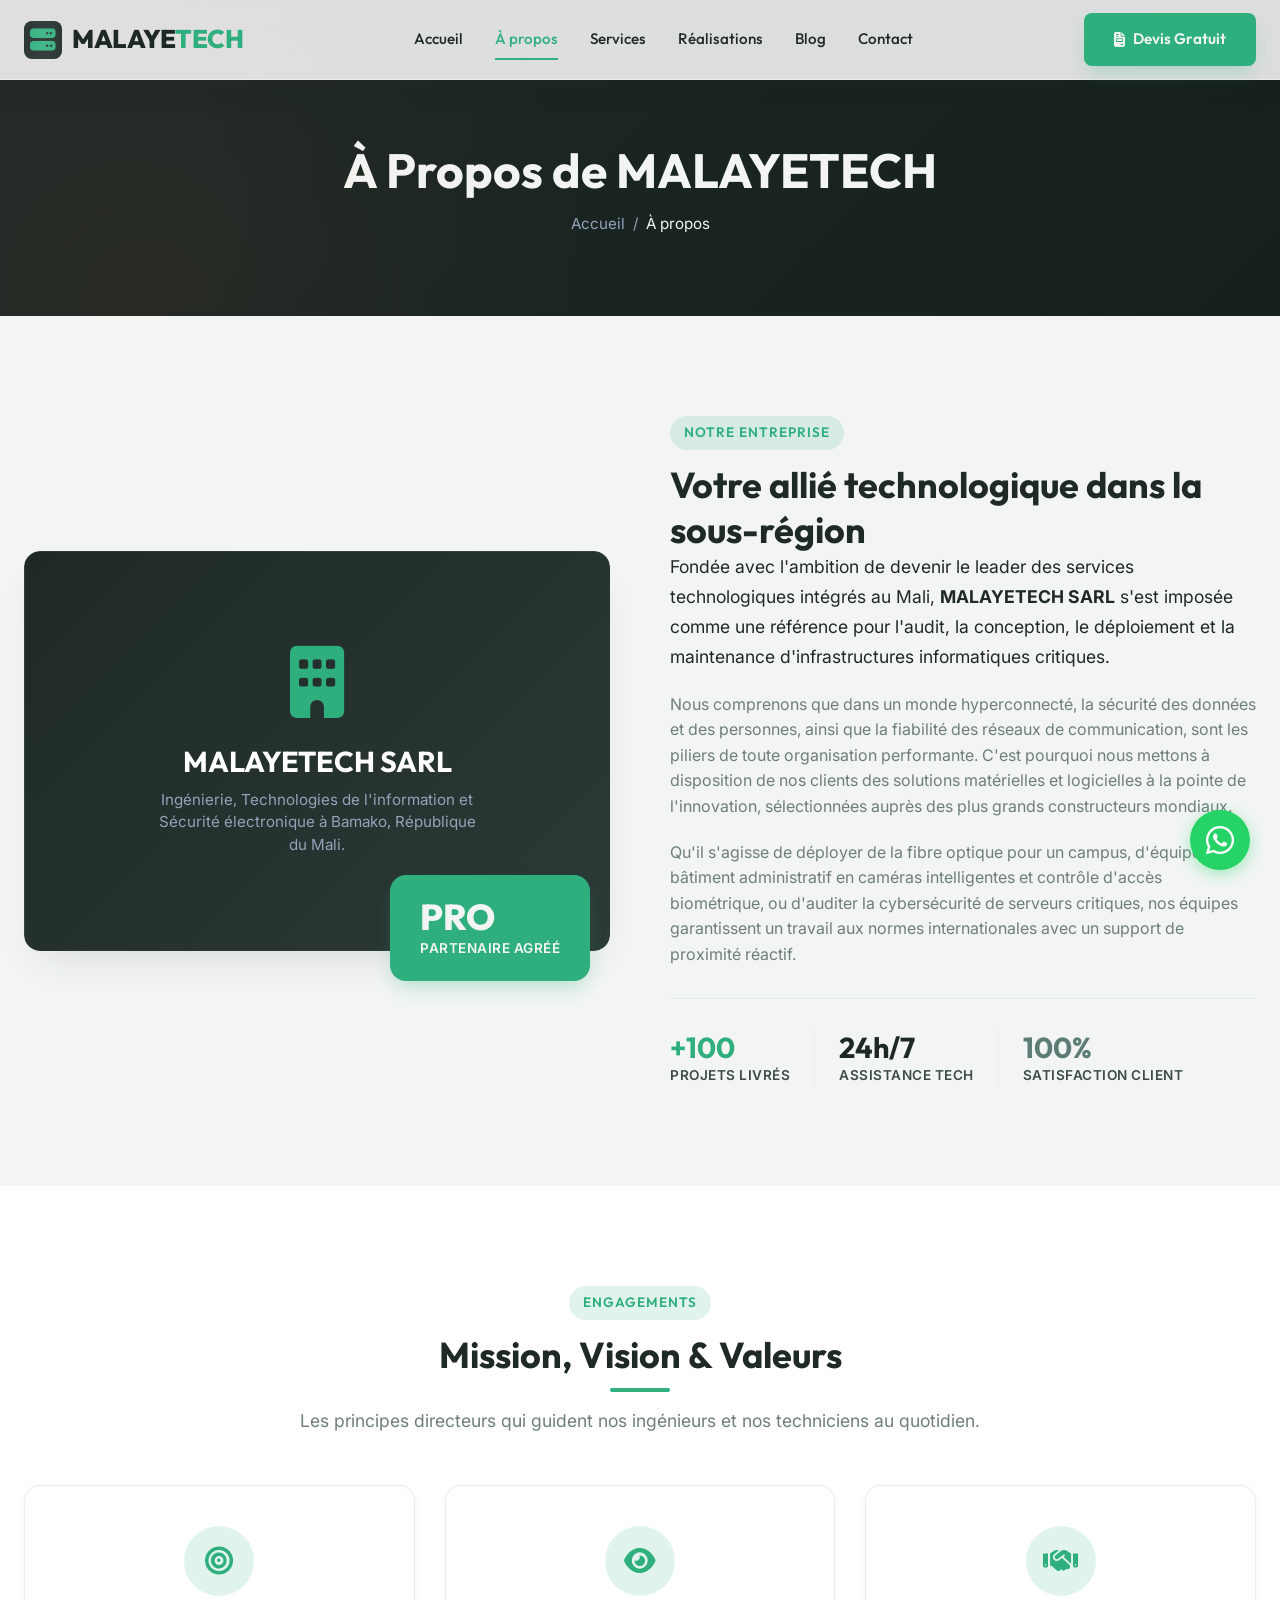
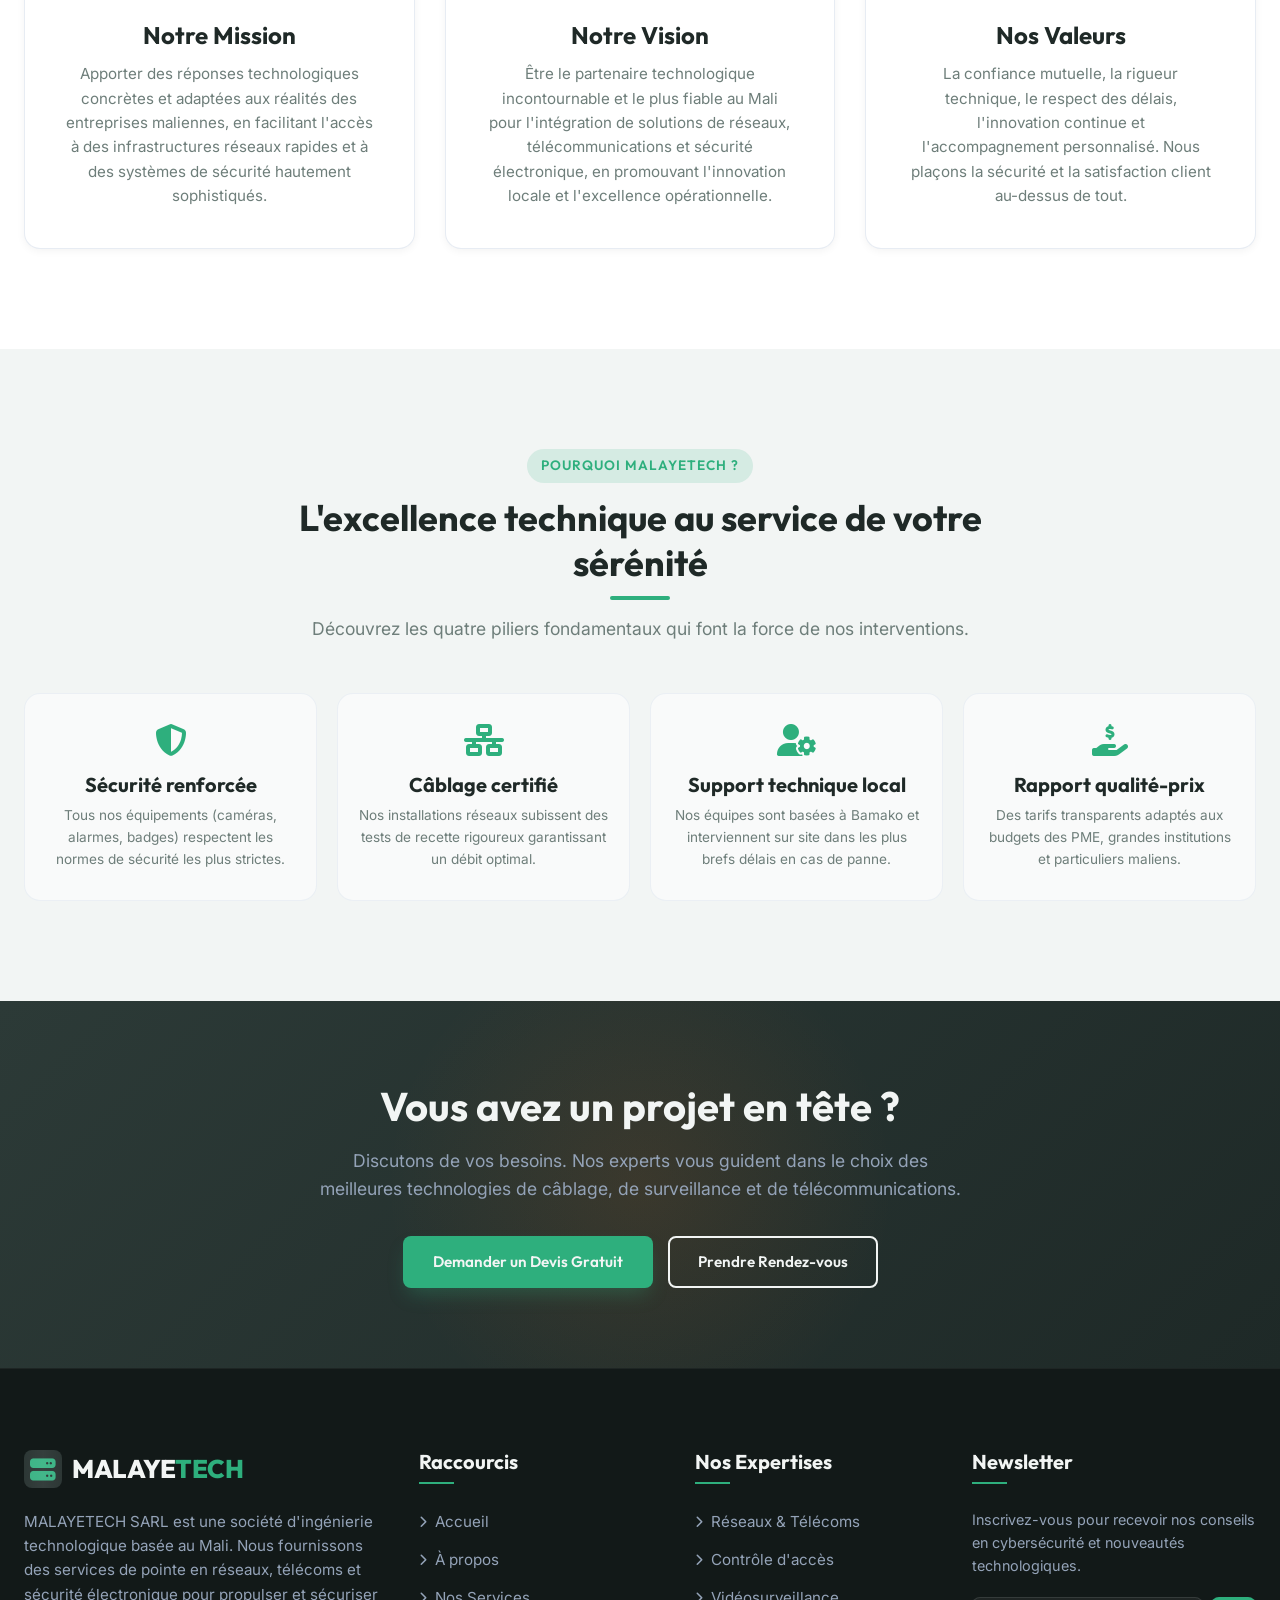
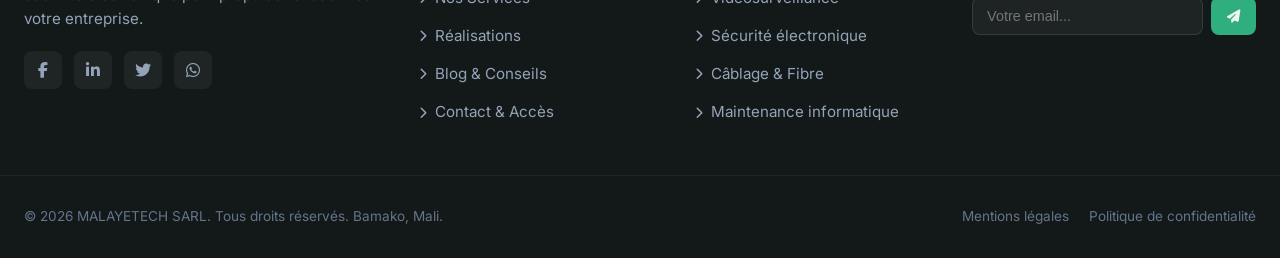
==== a-propos.html @ 6acdae63 "first commit" ====
<!DOCTYPE html>
<html lang="fr">
<head>
    <meta charset="UTF-8">
    <meta name="viewport" content="width=device-width, initial-scale=1.0">
    <meta name="description" content="Découvrez MALAYETECH SARL, entreprise technologique malienne basée à Bamako. Notre mission, vision et valeurs en ingénierie de réseaux, télécoms et sécurité électronique.">
    <meta name="keywords" content="A propos Malayetech, entreprise informatique Mali, réseaux télécoms Bamako, mission vision valeurs, sécurité électronique Mali">
    <meta name="author" content="MALAYETECH SARL">
    
    <title>À Propos | MALAYETECH SARL - Expertise Réseaux & Sécurité au Mali</title>
    
    <!-- CSS Stylesheet -->
    <link rel="stylesheet" href="css/style.css">
    
    <!-- FontAwesome Icon CDN -->
    <link rel="stylesheet" href="https://cdnjs.cloudflare.com/ajax/libs/font-awesome/6.4.0/css/all.min.css">
</head>
<body>

    <!-- ==========================================
         HEADER / NAVIGATION
         ========================================== -->
    <header class="site-header">
        <div class="container nav-container">
            <!-- Logo -->
            <a href="index.html" class="logo" id="header-logo">
                <div class="logo-icon">
                    <i class="fas fa-server"></i>
                </div>
                <div class="logo-text">MALAYE<span class="logo-accent">TECH</span></div>
            </a>
            
            <!-- Mobile Menu Toggle Button -->
            <button class="mobile-toggle" id="mobile-toggle" aria-label="Menu principal">
                <i class="fas fa-bars"></i>
            </button>
            
            <!-- Navigation Menu -->
            <nav class="nav-menu" id="nav-menu">
                <a href="index.html" class="nav-link">Accueil</a>
                <a href="a-propos.html" class="nav-link active">À propos</a>
                <a href="services.html" class="nav-link">Services</a>
                <a href="realisations.html" class="nav-link">Réalisations</a>
                <a href="blog.html" class="nav-link">Blog</a>
                <a href="contact.html" class="nav-link">Contact</a>
            </nav>
            
            <!-- Header CTA -->
            <div class="nav-cta">
                <a href="#" class="btn btn-primary open-devis-modal">
                    <i class="fas fa-file-invoice"></i> Devis Gratuit
                </a>
            </div>
        </div>
    </header>

    <!-- ==========================================
         PAGE BANNER
         ========================================== -->
    <section class="page-banner">
        <div class="container">
            <h1>À Propos de MALAYETECH</h1>
            <div class="breadcrumb">
                <a href="index.html">Accueil</a>
                <span>/</span>
                <span class="current">À propos</span>
            </div>
        </div>
    </section>

    <!-- ==========================================
         PRESENTATION DETAILED
         ========================================== -->
    <section class="presentation-detailed-section">
        <div class="container presentation-grid">
            <div class="presentation-images">
                <div class="img-box">
                    <div style="background: linear-gradient(135deg, var(--primary) 0%, var(--primary-light) 100%); padding: 60px 40px; border-radius: var(--border-radius-md); text-align: center; color: white; border: 1px solid rgba(255,255,255,0.05); min-height: 400px; display: flex; flex-direction: column; justify-content: center; align-items: center;">
                        <i class="fas fa-building" style="font-size: 4.5rem; color: var(--accent); margin-bottom: 25px;"></i>
                        <h3 style="color: white; font-size: 1.8rem; margin-bottom: 10px;">MALAYETECH SARL</h3>
                        <p style="color: #94A3B8; font-size: 0.95rem; max-width: 320px; line-height: 1.5;">Ingénierie, Technologies de l'information et Sécurité électronique à Bamako, République du Mali.</p>
                    </div>
                </div>
                <div class="img-badge">
                    <span class="years">PRO</span>
                    <span class="label">Partenaire Agréé</span>
                </div>
            </div>
            
            <div class="presentation-details">
                <span class="badge">Notre Entreprise</span>
                <h2>Votre allié technologique dans la sous-région</h2>
                <p style="margin-bottom: 20px; font-size: 1.1rem; line-height: 1.7; color: var(--text-primary);">
                    Fondée avec l'ambition de devenir le leader des services technologiques intégrés au Mali, <strong>MALAYETECH SARL</strong> s'est imposée comme une référence pour l'audit, la conception, le déploiement et la maintenance d'infrastructures informatiques critiques.
                </p>
                <p style="margin-bottom: 20px; color: var(--text-muted);">
                    Nous comprenons que dans un monde hyperconnecté, la sécurité des données et des personnes, ainsi que la fiabilité des réseaux de communication, sont les piliers de toute organisation performante. C'est pourquoi nous mettons à disposition de nos clients des solutions matérielles et logicielles à la pointe de l'innovation, sélectionnées auprès des plus grands constructeurs mondiaux.
                </p>
                <p style="color: var(--text-muted); margin-bottom: 30px;">
                    Qu'il s'agisse de déployer de la fibre optique pour un campus, d'équiper un bâtiment administratif en caméras intelligentes et contrôle d'accès biométrique, ou d'auditer la cybersécurité de serveurs critiques, nos équipes garantissent un travail aux normes internationales avec un support de proximité réactif.
                </p>
                
                <div style="display: flex; gap: 24px; border-top: 1px solid rgba(226, 232, 240, 0.8); padding-top: 30px;">
                    <div>
                        <h4 style="font-size: 1.8rem; color: var(--accent);">+100</h4>
                        <p style="font-size: 0.85rem; text-transform: uppercase; font-weight: 600; letter-spacing: 0.5px;">Projets Livrés</p>
                    </div>
                    <div style="border-left: 1px solid rgba(226, 232, 240, 0.8); padding-left: 24px;">
                        <h4 style="font-size: 1.8rem; color: var(--primary);">24h/7</h4>
                        <p style="font-size: 0.85rem; text-transform: uppercase; font-weight: 600; letter-spacing: 0.5px;">Assistance Tech</p>
                    </div>
                    <div style="border-left: 1px solid rgba(226, 232, 240, 0.8); padding-left: 24px;">
                        <h4 style="font-size: 1.8rem; color: var(--secondary);">100%</h4>
                        <p style="font-size: 0.85rem; text-transform: uppercase; font-weight: 600; letter-spacing: 0.5px;">Satisfaction client</p>
                    </div>
                </div>
            </div>
        </div>
    </section>

    <!-- ==========================================
         MISSION, VISION, VALEURS
         ========================================== -->
    <section class="mission-section section-bg-alt">
        <div class="container">
            <div class="section-header">
                <span class="badge">Engagements</span>
                <h2>Mission, Vision & Valeurs</h2>
                <p>Les principes directeurs qui guident nos ingénieurs et nos techniciens au quotidien.</p>
            </div>
            
            <div class="about-mission-section">
                <!-- Mission -->
                <div class="mission-card">
                    <div class="mission-icon">
                        <i class="fas fa-bullseye"></i>
                    </div>
                    <h3>Notre Mission</h3>
                    <p>Apporter des réponses technologiques concrètes et adaptées aux réalités des entreprises maliennes, en facilitant l'accès à des infrastructures réseaux rapides et à des systèmes de sécurité hautement sophistiqués.</p>
                </div>
                
                <!-- Vision -->
                <div class="mission-card">
                    <div class="mission-icon">
                        <i class="fas fa-eye"></i>
                    </div>
                    <h3>Notre Vision</h3>
                    <p>Être le partenaire technologique incontournable et le plus fiable au Mali pour l'intégration de solutions de réseaux, télécommunications et sécurité électronique, en promouvant l'innovation locale et l'excellence opérationnelle.</p>
                </div>
                
                <!-- Valeurs -->
                <div class="mission-card">
                    <div class="mission-icon">
                        <i class="fas fa-handshake"></i>
                    </div>
                    <h3>Nos Valeurs</h3>
                    <p>La confiance mutuelle, la rigueur technique, le respect des délais, l'innovation continue et l'accompagnement personnalisé. Nous plaçons la sécurité et la satisfaction client au-dessus de tout.</p>
                </div>
            </div>
        </div>
    </section>

    <!-- ==========================================
         VALUES & CHOOSE US SECTION
         ========================================== -->
    <section class="choose-us-section">
        <div class="container">
            <div class="section-header">
                <span class="badge">Pourquoi MALAYETECH ?</span>
                <h2>L'excellence technique au service de votre sérénité</h2>
                <p>Découvrez les quatre piliers fondamentaux qui font la force de nos interventions.</p>
            </div>
            
            <div class="values-grid">
                <!-- Item 1 -->
                <div class="value-item">
                    <i class="fas fa-shield-halved"></i>
                    <h4>Sécurité renforcée</h4>
                    <p>Tous nos équipements (caméras, alarmes, badges) respectent les normes de sécurité les plus strictes.</p>
                </div>
                
                <!-- Item 2 -->
                <div class="value-item">
                    <i class="fas fa-network-wired"></i>
                    <h4>Câblage certifié</h4>
                    <p>Nos installations réseaux subissent des tests de recette rigoureux garantissant un débit optimal.</p>
                </div>
                
                <!-- Item 3 -->
                <div class="value-item">
                    <i class="fas fa-user-gear"></i>
                    <h4>Support technique local</h4>
                    <p>Nos équipes sont basées à Bamako et interviennent sur site dans les plus brefs délais en cas de panne.</p>
                </div>
                
                <!-- Item 4 -->
                <div class="value-item">
                    <i class="fas fa-hand-holding-dollar"></i>
                    <h4>Rapport qualité-prix</h4>
                    <p>Des tarifs transparents adaptés aux budgets des PME, grandes institutions et particuliers maliens.</p>
                </div>
            </div>
        </div>
    </section>

    <!-- ==========================================
         CTA AUDIT
         ========================================== -->
    <section class="cta-section" style="background: linear-gradient(135deg, var(--primary-light) 0%, var(--primary) 100%);">
        <div class="container cta-content">
            <h2>Vous avez un projet en tête ?</h2>
            <p>Discutons de vos besoins. Nos experts vous guident dans le choix des meilleures technologies de câblage, de surveillance et de télécommunications.</p>
            <div style="display: flex; justify-content: center; gap: 15px; flex-wrap: wrap;">
                <a href="#" class="btn btn-primary open-devis-modal">Demander un Devis Gratuit</a>
                <a href="contact.html" class="btn btn-white-outline">Prendre Rendez-vous</a>
            </div>
        </div>
    </section>

    <!-- ==========================================
         FOOTER
         ========================================== -->
    <footer class="site-footer">
        <div class="container footer-grid">
            <div class="footer-col">
                <a href="index.html" class="logo" style="margin-bottom: 20px;">
                    <div class="logo-icon"><i class="fas fa-server"></i></div>
                    <div class="logo-text" style="color: var(--text-light);">MALAYE<span class="logo-accent">TECH</span></div>
                </a>
                <p>MALAYETECH SARL est une société d'ingénierie technologique basée au Mali. Nous fournissons des services de pointe en réseaux, télécoms et sécurité électronique pour propulser et sécuriser votre entreprise.</p>
                <div class="footer-socials">
                    <a href="https://facebook.com" class="social-icon" aria-label="Facebook" target="_blank" rel="noreferrer"><i class="fab fa-facebook-f"></i></a>
                    <a href="https://linkedin.com" class="social-icon" aria-label="LinkedIn" target="_blank" rel="noreferrer"><i class="fab fa-linkedin-in"></i></a>
                    <a href="https://twitter.com" class="social-icon" aria-label="Twitter" target="_blank" rel="noreferrer"><i class="fab fa-twitter"></i></a>
                    <a href="https://whatsapp.com" class="social-icon" aria-label="WhatsApp" target="_blank" rel="noreferrer"><i class="fab fa-whatsapp"></i></a>
                </div>
            </div>
            
            <div class="footer-col">
                <h3>Raccourcis</h3>
                <ul class="footer-links">
                    <li><a href="index.html"><i class="fas fa-chevron-right"></i> Accueil</a></li>
                    <li><a href="a-propos.html"><i class="fas fa-chevron-right"></i> À propos</a></li>
                    <li><a href="services.html"><i class="fas fa-chevron-right"></i> Nos Services</a></li>
                    <li><a href="realisations.html"><i class="fas fa-chevron-right"></i> Réalisations</a></li>
                    <li><a href="blog.html"><i class="fas fa-chevron-right"></i> Blog & Conseils</a></li>
                    <li><a href="contact.html"><i class="fas fa-chevron-right"></i> Contact & Accès</a></li>
                </ul>
            </div>
            
            <div class="footer-col">
                <h3>Nos Expertises</h3>
                <ul class="footer-links">
                    <li><a href="services.html#reseaux"><i class="fas fa-chevron-right"></i> Réseaux & Télécoms</a></li>
                    <li><a href="services.html#acces"><i class="fas fa-chevron-right"></i> Contrôle d'accès</a></li>
                    <li><a href="services.html#videosurveillance"><i class="fas fa-chevron-right"></i> Vidéosurveillance</a></li>
                    <li><a href="services.html#alarme"><i class="fas fa-chevron-right"></i> Sécurité électronique</a></li>
                    <li><a href="services.html#cablage"><i class="fas fa-chevron-right"></i> Câblage & Fibre</a></li>
                    <li><a href="services.html#maintenance"><i class="fas fa-chevron-right"></i> Maintenance informatique</a></li>
                </ul>
            </div>
            
            <div class="footer-col footer-newsletter">
                <h3>Newsletter</h3>
                <p>Inscrivez-vous pour recevoir nos conseils en cybersécurité et nouveautés technologiques.</p>
                <form class="newsletter-form" style="margin-top: 15px;">
                    <input type="email" placeholder="Votre email..." required>
                    <button type="submit"><i class="fas fa-paper-plane"></i></button>
                </form>
            </div>
        </div>
        
        <div class="container footer-bottom">
            <p>&copy; 2026 MALAYETECH SARL. Tous droits réservés. Bamako, Mali.</p>
            <div class="footer-bottom-links">
                <a href="#">Mentions légales</a>
                <a href="#">Politique de confidentialité</a>
            </div>
        </div>
    </footer>

    <!-- ==========================================
         FLOATING WIDGETS
         ========================================== -->
    <div class="whatsapp-float" id="whatsapp-btn" aria-label="Contacter sur WhatsApp">
        <i class="fab fa-whatsapp"></i>
    </div>
    
    <div class="whatsapp-popover" id="whatsapp-popover">
        <div class="popover-header">
            <div class="popover-avatar">MT</div>
            <div class="popover-header-info">
                <h4>Support MALAYETECH</h4>
                <p>En ligne - Répond rapidement</p>
            </div>
        </div>
        <div class="popover-body">
            <div class="popover-msg">
                Bonjour ! Des questions sur l'historique ou les agréments de MALAYETECH SARL ?
            </div>
        </div>
        <div class="popover-footer">
            <a href="https://wa.me/22376543210?text=Bonjour%20MALAYETECH,%20je%20souhaite%20en%20savoir%20plus%20sur%20votre%20entreprise." target="_blank" rel="noopener noreferrer" class="popover-btn">
                <i class="fab fa-whatsapp"></i> Démarrer la discussion
            </a>
        </div>
    </div>

    <!-- Demande de Devis (Quote Modal) -->
    <div class="modal-overlay" id="devis-modal">
        <div class="modal-box">
            <div class="modal-header">
                <h3><i class="fas fa-file-invoice"></i> Demande de Devis Gratuit</h3>
                <button class="modal-close" id="close-devis-modal" aria-label="Fermer"><i class="fas fa-times"></i></button>
            </div>
            <div class="modal-body">
                <p style="margin-bottom: 20px; color: var(--text-muted); font-size: 0.9rem;">Remplissez ce formulaire pour recevoir une proposition commerciale chiffrée sous 24 à 48 heures.</p>
                <form id="modal-devis-form">
                    <div class="form-grid">
                        <div class="form-group">
                            <label for="devis-name">Nom et Prénom *</label>
                            <input type="text" id="devis-name" placeholder="Ex: Souleymane Keita" required>
                        </div>
                        <div class="form-group">
                            <label for="devis-company">Nom de l'entreprise</label>
                            <input type="text" id="devis-company" placeholder="Ex: Mon Entreprise SARL">
                        </div>
                    </div>
                    <div class="form-grid">
                        <div class="form-group">
                            <label for="devis-phone">Téléphone *</label>
                            <input type="tel" id="devis-phone" placeholder="Ex: +223 76 54 32 10" required>
                        </div>
                        <div class="form-group">
                            <label for="devis-service">Service Principal *</label>
                            <select id="devis-service" required>
                                <option value="" disabled selected>Sélectionnez un service...</option>
                                <option value="reseaux-telecoms">Réseaux informatiques & Télécoms</option>
                                <option value="cablage-fibre">Câblage réseau & Fibre optique</option>
                                <option value="videosurveillance">Vidéosurveillance & Caméras IP</option>
                                <option value="controle-acces">Contrôle d'accès (biométrie / RFID)</option>
                                <option value="securite-electronique">Sécurité électronique (Alarmes, incendie)</option>
                                <option value="maintenance">Maintenance & Support informatique</option>
                                <option value="cybersecurite">Solutions de cybersécurité</option>
                                <option value="equipements">Vente d'équipements informatiques</option>
                            </select>
                        </div>
                    </div>
                    <div class="form-group">
                        <label for="devis-message">Décrivez précisément votre projet *</label>
                        <textarea id="devis-message" rows="4" placeholder="Ex: Installation de 12 caméras IP et 3 lecteurs biométriques..." required></textarea>
                    </div>
                    <button type="submit" class="btn btn-primary" style="width: 100%; margin-top: 10px;">
                        Soumettre ma demande <i class="fas fa-paper-plane"></i>
                    </button>
                </form>
            </div>
        </div>
    </div>

    <!-- Core Script -->
    <script src="js/main.js"></script>
</body>
</html>
---- css/style.css ----
/* ==========================================================================
   MALAYETECH SARL - Core Design System & Stylesheet
   ========================================================================== */

/* --- Google Fonts Import --- */
@import url('https://fonts.googleapis.com/css2?family=Inter:wght@300;400;500;600;700&family=Outfit:wght@400;500;600;700;800&display=swap');

/* --- CSS Variables & Design Tokens --- */
:root {
    /* Color Palette */
    --primary: #1E2927;          /* Dark Forest Grey (Vert-Gris) */
    --primary-light: #2C3A37;    /* Medium Sage Grey */
    --primary-accent: #435854;   /* Muted Green-Grey Accent */
    --accent: #2EAF7D;           /* Vibrant Mint/Emerald Green (Accent) */
    --accent-hover: #219663;     /* Darker Green for Hover */
    --accent-glow: rgba(46, 175, 125, 0.15);
    --secondary: #5C7C75;        /* Sage Grey for Tech details */
    
    /* Backgrounds */
    --bg-light: #F2F5F4;         /* Soft light green-grey background */
    --bg-white: #FFFFFF;
    --bg-dark: #121918;          /* Ultra dark green-grey for dark sections */
    --bg-gradient: linear-gradient(135deg, var(--primary) 0%, #16201E 100%);
    --bg-orange-gradient: linear-gradient(135deg, var(--accent) 0%, #219663 100%);
    
    /* Text Colors */
    --text-primary: #1F2927;     /* Dark Sage Slate */
    --text-secondary: #3D4C48;   /* Slate Green-Grey */
    --text-muted: #6E7E7A;       /* Muted Sage Grey */
    --text-light: #F2F5F4;
    
    /* Typography */
    --font-heading: 'Outfit', sans-serif;
    --font-body: 'Inter', sans-serif;
    
    /* Layout & Spacing */
    --max-width: 1280px;
    --header-height: 80px;
    
    /* UI Elements */
    --border-radius-sm: 8px;
    --border-radius-md: 16px;
    --border-radius-lg: 24px;
    --transition: all 0.3s cubic-bezier(0.4, 0, 0.2, 1);
    
    /* Shadows */
    --shadow-sm: 0 2px 8px rgba(0, 0, 0, 0.05);
    --shadow-md: 0 10px 25px -5px rgba(30, 41, 39, 0.08), 0 8px 16px -6px rgba(30, 41, 39, 0.04);
    --shadow-lg: 0 20px 40px -15px rgba(30, 41, 39, 0.12);
    --shadow-accent: 0 10px 20px -5px rgba(46, 175, 125, 0.3);
    
    /* Glassmorphism */
    --glass-bg: rgba(255, 255, 255, 0.85);
    --glass-border: rgba(255, 255, 255, 0.4);
    --glass-shadow: 0 8px 32px 0 rgba(30, 41, 39, 0.05);
}

/* --- Base & Reset Styles --- */
*, *::before, *::after {
    box-sizing: border-box;
    margin: 0;
    padding: 0;
}

html {
    scroll-behavior: smooth;
    font-size: 16px;
}

body {
    font-family: var(--font-body);
    background-color: var(--bg-light);
    color: var(--text-secondary);
    line-height: 1.6;
    overflow-x: hidden;
}

h1, h2, h3, h4, h5, h6 {
    font-family: var(--font-heading);
    color: var(--text-primary);
    font-weight: 700;
    line-height: 1.25;
}

h1 { font-size: 2.75rem; }
h2 { font-size: 2.25rem; }
h3 { font-size: 1.5rem; }
h4 { font-size: 1.25rem; }

a {
    color: inherit;
    text-decoration: none;
    transition: var(--transition);
}

img {
    max-width: 100%;
    height: auto;
    display: block;
}

ul {
    list-style: none;
}

/* --- Reusable Components --- */

/* Buttons */
.btn {
    display: inline-flex;
    align-items: center;
    justify-content: center;
    gap: 8px;
    padding: 12px 28px;
    font-family: var(--font-heading);
    font-size: 0.95rem;
    font-weight: 600;
    border-radius: var(--border-radius-sm);
    border: 2px solid transparent;
    cursor: pointer;
    transition: var(--transition);
}

.btn-primary {
    background-color: var(--accent);
    color: var(--text-light);
    box-shadow: var(--shadow-accent);
}

.btn-primary:hover {
    background-color: var(--accent-hover);
    transform: translateY(-2px);
    box-shadow: 0 12px 24px -5px rgba(33, 150, 99, 0.4);
}

.btn-secondary {
    background-color: var(--primary);
    color: var(--text-light);
}

.btn-secondary:hover {
    background-color: var(--primary-light);
    transform: translateY(-2px);
}

.btn-outline {
    background-color: transparent;
    border-color: var(--primary);
    color: var(--primary);
}

.btn-outline:hover {
    background-color: var(--primary);
    color: var(--text-light);
    transform: translateY(-2px);
}

.btn-white-outline {
    background-color: transparent;
    border-color: var(--text-light);
    color: var(--text-light);
}

.btn-white-outline:hover {
    background-color: var(--text-light);
    color: var(--primary);
    transform: translateY(-2px);
}

/* Badges */
.badge {
    display: inline-block;
    padding: 6px 14px;
    background-color: var(--accent-glow);
    color: var(--accent);
    font-family: var(--font-heading);
    font-size: 0.85rem;
    font-weight: 600;
    border-radius: 50px;
    text-transform: uppercase;
    letter-spacing: 1px;
    margin-bottom: 12px;
}

/* Section Header */
.section-header {
    text-align: center;
    max-width: 700px;
    margin: 0 auto 50px;
}

.section-header h2 {
    position: relative;
    padding-bottom: 15px;
    margin-bottom: 15px;
}

.section-header h2::after {
    content: '';
    position: absolute;
    bottom: 0;
    left: 50%;
    transform: translateX(-50%);
    width: 60px;
    height: 4px;
    background-color: var(--accent);
    border-radius: 2px;
}

.section-header p {
    color: var(--text-muted);
    font-size: 1.1rem;
}

/* Container */
.container {
    max-width: var(--max-width);
    margin: 0 auto;
    padding: 0 24px;
    position: relative;
}

/* --- Layout Structure --- */

/* Header & Navigation */
header.site-header {
    position: fixed;
    top: 0;
    left: 0;
    width: 100%;
    height: var(--header-height);
    background-color: var(--glass-bg);
    backdrop-filter: blur(12px);
    -webkit-backdrop-filter: blur(12px);
    border-bottom: 1px solid var(--glass-border);
    box-shadow: var(--glass-shadow);
    z-index: 1000;
    transition: var(--transition);
}

header.site-header.scrolled {
    background-color: rgba(10, 25, 47, 0.95);
    border-bottom: 1px solid rgba(255, 255, 255, 0.1);
    height: 70px;
}

header.site-header.scrolled .nav-link {
    color: var(--text-light);
}

header.site-header.scrolled .nav-link:hover,
header.site-header.scrolled .nav-link.active {
    color: var(--accent);
}

header.site-header.scrolled .logo-text {
    color: var(--text-light);
}

header.site-header.scrolled .logo-accent {
    color: var(--accent);
}

.nav-container {
    display: flex;
    align-items: center;
    justify-content: space-between;
    height: 100%;
}

.logo {
    display: flex;
    align-items: center;
    gap: 10px;
    font-family: var(--font-heading);
    font-weight: 800;
    font-size: 1.6rem;
}

.logo-icon {
    width: 38px;
    height: 38px;
    background-color: var(--primary);
    border-radius: 8px;
    display: flex;
    align-items: center;
    justify-content: center;
    color: var(--accent);
    position: relative;
    overflow: hidden;
}

.logo-icon::before {
    content: '';
    position: absolute;
    top: -50%;
    left: -50%;
    width: 200%;
    height: 200%;
    background: linear-gradient(45deg, transparent, rgba(255,255,255,0.1), transparent);
    transform: rotate(45deg);
    transition: 0.5s;
}

.logo:hover .logo-icon::before {
    left: 100%;
}

.logo-text {
    color: var(--primary);
    letter-spacing: -0.5px;
    transition: var(--transition);
}

.logo-accent {
    color: var(--accent);
}

.nav-menu {
    display: flex;
    align-items: center;
    gap: 32px;
}

.nav-link {
    color: var(--text-primary);
    font-family: var(--font-heading);
    font-weight: 500;
    font-size: 0.95rem;
    position: relative;
    padding: 8px 0;
}

.nav-link::after {
    content: '';
    position: absolute;
    bottom: 0;
    left: 0;
    width: 0;
    height: 2px;
    background-color: var(--accent);
    transition: var(--transition);
}

.nav-link:hover::after,
.nav-link.active::after {
    width: 100%;
}

.nav-link:hover,
.nav-link.active {
    color: var(--accent);
}

.nav-cta {
    display: flex;
    align-items: center;
}

.mobile-toggle {
    display: none;
    font-size: 1.5rem;
    color: var(--primary);
    background: none;
    border: none;
    cursor: pointer;
}

/* Sections General */
section {
    padding: 100px 0;
    position: relative;
}

.section-bg-alt {
    background-color: var(--bg-white);
}

.section-bg-dark {
    background-color: var(--bg-dark);
    color: var(--text-light);
}

.section-bg-dark h2,
.section-bg-dark h3 {
    color: var(--text-light);
}

.section-bg-dark .text-secondary,
.section-bg-dark .section-header p {
    color: var(--text-muted);
}

/* --- Hero Banner (Accueil) --- */
.hero-section {
    height: 100vh;
    min-height: 700px;
    display: flex;
    align-items: center;
    background: var(--bg-gradient);
    color: var(--text-light);
    padding-top: var(--header-height);
    position: relative;
    overflow: hidden;
}

.hero-section::before {
    content: '';
    position: absolute;
    top: 0;
    left: 0;
    width: 100%;
    height: 100%;
    background: radial-gradient(circle at 80% 20%, rgba(46, 175, 125, 0.08) 0%, transparent 50%);
    z-index: 1;
}

.hero-grid {
    display: grid;
    grid-template-columns: 1.2fr 0.8fr;
    gap: 40px;
    align-items: center;
    position: relative;
    z-index: 2;
}

.hero-content {
    animation: slideUp 1s ease-out;
}

.hero-title {
    font-size: 3.5rem;
    font-weight: 800;
    margin-bottom: 20px;
    line-height: 1.15;
    color: var(--text-light);
}

.hero-title span {
    color: var(--accent);
}

.hero-desc {
    font-size: 1.2rem;
    margin-bottom: 40px;
    color: #94A3B8;
    max-width: 600px;
}

.hero-buttons {
    display: flex;
    gap: 16px;
}

.hero-visual {
    position: relative;
    animation: fadeIn 1.5s ease-out;
}

/* Tech Graphic representation using CSS & SVGs */
.tech-illustration {
    width: 100%;
    max-width: 480px;
    margin: 0 auto;
    aspect-ratio: 1;
    background: radial-gradient(circle, var(--primary-light) 0%, transparent 70%);
    border-radius: 50%;
    position: relative;
    display: flex;
    align-items: center;
    justify-content: center;
}

.tech-globe {
    width: 320px;
    height: 320px;
    border: 2px dashed rgba(46, 175, 125, 0.3);
    border-radius: 50%;
    position: absolute;
    animation: spin 30s linear infinite;
}

.tech-globe-inner {
    width: 240px;
    height: 240px;
    border: 1px solid rgba(0, 173, 181, 0.2);
    border-radius: 50%;
    position: absolute;
    animation: spinReverse 20s linear infinite;
}

.tech-core {
    width: 140px;
    height: 140px;
    background: linear-gradient(135deg, var(--accent) 0%, var(--primary-light) 100%);
    border-radius: 30px;
    transform: rotate(45deg);
    display: flex;
    align-items: center;
    justify-content: center;
    box-shadow: 0 0 40px var(--accent-glow);
    animation: morph 8s ease-in-out infinite;
}

.tech-core-inner {
    transform: rotate(-45deg);
    color: var(--text-light);
    font-size: 3rem;
    display: flex;
    align-items: center;
    justify-content: center;
}

.tech-node {
    width: 16px;
    height: 16px;
    background-color: var(--secondary);
    border-radius: 50%;
    position: absolute;
    box-shadow: 0 0 10px var(--secondary);
}

.node-1 { top: 10%; left: 30%; animation: pulse 2s infinite; }
.node-2 { bottom: 15%; right: 20%; animation: pulse 3s infinite 1s; }
.node-3 { top: 50%; right: 5%; animation: pulse 2.5s infinite 0.5s; }
.node-4 { bottom: 45%; left: 8%; animation: pulse 3.5s infinite 1.5s; }

/* Banner Page Standard (For other pages) */
.page-banner {
    background: var(--bg-gradient);
    color: var(--text-light);
    padding: 140px 0 80px;
    text-align: center;
    position: relative;
    overflow: hidden;
}

.page-banner::before {
    content: '';
    position: absolute;
    top: 0;
    left: 0;
    width: 100%;
    height: 100%;
    background: radial-gradient(circle at 10% 90%, rgba(249, 115, 22, 0.05) 0%, transparent 40%);
    z-index: 1;
}

.page-banner h1 {
    color: var(--text-light);
    font-size: 3rem;
    margin-bottom: 12px;
}

.breadcrumb {
    display: flex;
    justify-content: center;
    gap: 8px;
    font-size: 0.95rem;
    color: #94A3B8;
}

.breadcrumb a {
    color: #94A3B8;
}

.breadcrumb a:hover {
    color: var(--accent);
}

.breadcrumb span.current {
    color: var(--text-light);
}

/* --- Presentation / About Section (Accueil & À Propos) --- */
.presentation-grid {
    display: grid;
    grid-template-columns: 1fr 1fr;
    gap: 60px;
    align-items: center;
}

.presentation-images {
    position: relative;
}

.img-box {
    border-radius: var(--border-radius-md);
    overflow: hidden;
    box-shadow: var(--shadow-lg);
}

.img-main {
    width: 85%;
    border-radius: var(--border-radius-md);
}

.img-badge {
    position: absolute;
    bottom: -30px;
    right: 20px;
    background-color: var(--accent);
    color: var(--text-light);
    padding: 24px 30px;
    border-radius: var(--border-radius-md);
    box-shadow: var(--shadow-accent);
    max-width: 200px;
    animation: float 4s ease-in-out infinite;
}

.img-badge .years {
    font-size: 2.25rem;
    font-weight: 800;
    font-family: var(--font-heading);
    line-height: 1;
    display: block;
    margin-bottom: 5px;
}

.img-badge .label {
    font-size: 0.85rem;
    font-weight: 600;
    text-transform: uppercase;
    letter-spacing: 0.5px;
    line-height: 1.3;
    display: block;
}

.about-features {
    margin-top: 30px;
    display: grid;
    grid-template-columns: 1fr 1fr;
    gap: 20px;
}

.about-feature-item {
    display: flex;
    align-items: center;
    gap: 12px;
}

.about-feature-item i {
    width: 24px;
    height: 24px;
    background-color: var(--accent-glow);
    color: var(--accent);
    border-radius: 50%;
    display: flex;
    align-items: center;
    justify-content: center;
    font-size: 0.85rem;
    flex-shrink: 0;
}

.about-feature-item span {
    font-weight: 600;
    color: var(--text-primary);
}

/* --- Services Grid --- */
.services-grid {
    display: grid;
    grid-template-columns: repeat(auto-fit, minmax(350px, 1fr));
    gap: 30px;
}

.service-card {
    background-color: var(--bg-white);
    border-radius: var(--border-radius-md);
    padding: 40px;
    box-shadow: var(--shadow-sm);
    border: 1px solid rgba(226, 232, 240, 0.8);
    transition: var(--transition);
    position: relative;
    overflow: hidden;
    display: flex;
    flex-direction: column;
    height: 100%;
}

.service-card::before {
    content: '';
    position: absolute;
    top: 0;
    left: 0;
    width: 4px;
    height: 100%;
    background-color: transparent;
    transition: var(--transition);
}

.service-card:hover {
    transform: translateY(-8px);
    box-shadow: var(--shadow-lg);
    border-color: transparent;
}

.service-card:hover::before {
    background-color: var(--accent);
}

.service-icon {
    width: 60px;
    height: 60px;
    background-color: var(--bg-light);
    color: var(--primary);
    border-radius: 12px;
    display: flex;
    align-items: center;
    justify-content: center;
    font-size: 1.5rem;
    margin-bottom: 24px;
    transition: var(--transition);
}

.service-card:hover .service-icon {
    background-color: var(--accent);
    color: var(--text-light);
    box-shadow: var(--shadow-accent);
}

.service-card h3 {
    margin-bottom: 12px;
}

.service-card p {
    color: var(--text-muted);
    font-size: 0.95rem;
    margin-bottom: 24px;
    flex-grow: 1;
}

.service-link {
    font-weight: 600;
    color: var(--primary);
    font-family: var(--font-heading);
    display: inline-flex;
    align-items: center;
    gap: 8px;
    margin-top: auto;
}

.service-link i {
    font-size: 0.8rem;
    transition: var(--transition);
}

.service-card:hover .service-link {
    color: var(--accent);
}

.service-card:hover .service-link i {
    transform: translateX(4px);
}

/* --- Realisations / Portfolio Section --- */
.portfolio-filters {
    display: flex;
    justify-content: center;
    gap: 12px;
    margin-bottom: 40px;
    flex-wrap: wrap;
}

.filter-btn {
    background: var(--bg-white);
    border: 1px solid rgba(226, 232, 240, 0.8);
    padding: 10px 24px;
    font-family: var(--font-heading);
    font-weight: 600;
    font-size: 0.9rem;
    color: var(--text-secondary);
    border-radius: 50px;
    cursor: pointer;
    transition: var(--transition);
}

.filter-btn:hover,
.filter-btn.active {
    background-color: var(--accent);
    color: var(--text-light);
    border-color: var(--accent);
    box-shadow: var(--shadow-accent);
}

.portfolio-grid {
    display: grid;
    grid-template-columns: repeat(auto-fill, minmax(350px, 1fr));
    gap: 30px;
}

.portfolio-item {
    background-color: var(--bg-white);
    border-radius: var(--border-radius-md);
    overflow: hidden;
    box-shadow: var(--shadow-sm);
    transition: var(--transition);
    border: 1px solid rgba(226, 232, 240, 0.8);
}

.portfolio-item.hidden {
    display: none;
}

.portfolio-img {
    position: relative;
    overflow: hidden;
    aspect-ratio: 4/3;
    background-color: var(--primary-light);
}

.portfolio-img img {
    width: 100%;
    height: 100%;
    object-fit: cover;
    transition: var(--transition);
}

.portfolio-overlay {
    position: absolute;
    top: 0;
    left: 0;
    width: 100%;
    height: 100%;
    background: rgba(10, 25, 47, 0.9);
    display: flex;
    align-items: center;
    justify-content: center;
    opacity: 0;
    transition: var(--transition);
}

.portfolio-item:hover .portfolio-img img {
    transform: scale(1.1);
}

.portfolio-item:hover .portfolio-overlay {
    opacity: 1;
}

.portfolio-info {
    padding: 24px;
}

.portfolio-info .category {
    font-size: 0.8rem;
    text-transform: uppercase;
    letter-spacing: 1px;
    color: var(--accent);
    font-weight: 700;
    margin-bottom: 8px;
    display: block;
}

.portfolio-info h3 {
    font-size: 1.25rem;
    margin-bottom: 8px;
}

.portfolio-info p {
    color: var(--text-muted);
    font-size: 0.9rem;
}

/* --- Testimonials --- */
.testimonials-slider {
    max-width: 800px;
    margin: 0 auto;
    position: relative;
}

.testimonial-track {
    overflow: hidden;
    position: relative;
}

.testimonial-slide {
    background-color: var(--bg-white);
    padding: 50px;
    border-radius: var(--border-radius-md);
    box-shadow: var(--shadow-md);
    text-align: center;
    display: none;
    border: 1px solid rgba(226, 232, 240, 0.8);
}

.testimonial-slide.active {
    display: block;
    animation: fadeIn 0.5s ease-in-out;
}

.testimonial-rating {
    color: #FFB01F;
    font-size: 1.2rem;
    margin-bottom: 20px;
}

.testimonial-text {
    font-size: 1.15rem;
    font-style: italic;
    color: var(--text-primary);
    margin-bottom: 30px;
    line-height: 1.8;
}

.testimonial-author {
    display: flex;
    align-items: center;
    justify-content: center;
    gap: 16px;
}

.author-avatar {
    width: 60px;
    height: 60px;
    border-radius: 50%;
    background-color: var(--primary-light);
    display: flex;
    align-items: center;
    justify-content: center;
    color: var(--accent);
    font-weight: 700;
    font-size: 1.25rem;
    border: 3px solid var(--accent-glow);
}

.author-info {
    text-align: left;
}

.author-name {
    font-weight: 700;
    color: var(--text-primary);
    font-family: var(--font-heading);
}

.author-role {
    font-size: 0.85rem;
    color: var(--text-muted);
}

.slider-controls {
    display: flex;
    justify-content: center;
    gap: 15px;
    margin-top: 30px;
}

.slider-btn {
    width: 44px;
    height: 44px;
    background-color: var(--bg-white);
    border: 1px solid rgba(226, 232, 240, 0.8);
    border-radius: 50%;
    cursor: pointer;
    display: flex;
    align-items: center;
    justify-content: center;
    color: var(--text-primary);
    transition: var(--transition);
}

.slider-btn:hover {
    background-color: var(--accent);
    color: var(--text-light);
    border-color: var(--accent);
    box-shadow: var(--shadow-accent);
}

/* --- Blog Card --- */
.blog-grid {
    display: grid;
    grid-template-columns: repeat(auto-fit, minmax(320px, 1fr));
    gap: 30px;
}

.blog-card {
    background-color: var(--bg-white);
    border-radius: var(--border-radius-md);
    overflow: hidden;
    box-shadow: var(--shadow-sm);
    border: 1px solid rgba(226, 232, 240, 0.8);
    transition: var(--transition);
    display: flex;
    flex-direction: column;
}

.blog-card:hover {
    transform: translateY(-5px);
    box-shadow: var(--shadow-lg);
}

.blog-img {
    aspect-ratio: 16/10;
    background-color: var(--primary-light);
    position: relative;
    overflow: hidden;
}

.blog-img img {
    width: 100%;
    height: 100%;
    object-fit: cover;
    transition: var(--transition);
}

.blog-card:hover .blog-img img {
    transform: scale(1.05);
}

.blog-content {
    padding: 30px;
    display: flex;
    flex-direction: column;
    flex-grow: 1;
}

.blog-meta {
    display: flex;
    gap: 16px;
    font-size: 0.85rem;
    color: var(--text-muted);
    margin-bottom: 12px;
}

.blog-meta span {
    display: flex;
    align-items: center;
    gap: 6px;
}

.blog-content h3 {
    font-size: 1.35rem;
    margin-bottom: 12px;
}

.blog-content p {
    color: var(--text-muted);
    font-size: 0.95rem;
    margin-bottom: 20px;
    flex-grow: 1;
}

.blog-link {
    font-weight: 600;
    color: var(--primary);
    font-family: var(--font-heading);
    display: inline-flex;
    align-items: center;
    gap: 8px;
    margin-top: auto;
}

.blog-card:hover .blog-link {
    color: var(--accent);
}

/* --- Contact & Forms --- */
.contact-wrapper {
    display: grid;
    grid-template-columns: 0.8fr 1.2fr;
    gap: 50px;
}

.contact-info-cards {
    display: flex;
    flex-direction: column;
    gap: 24px;
}

.info-card {
    background-color: var(--bg-white);
    border-radius: var(--border-radius-md);
    padding: 30px;
    display: flex;
    gap: 20px;
    box-shadow: var(--shadow-sm);
    border: 1px solid rgba(226, 232, 240, 0.8);
}

.info-card-icon {
    width: 50px;
    height: 50px;
    background-color: var(--accent-glow);
    color: var(--accent);
    border-radius: 10px;
    display: flex;
    align-items: center;
    justify-content: center;
    font-size: 1.25rem;
    flex-shrink: 0;
}

.info-card-details h3 {
    font-size: 1.15rem;
    margin-bottom: 6px;
}

.info-card-details p {
    color: var(--text-muted);
    font-size: 0.95rem;
}

.contact-form-box {
    background-color: var(--bg-white);
    border-radius: var(--border-radius-md);
    padding: 40px;
    box-shadow: var(--shadow-md);
    border: 1px solid rgba(226, 232, 240, 0.8);
}

.form-grid {
    display: grid;
    grid-template-columns: 1fr 1fr;
    gap: 20px;
    margin-bottom: 20px;
}

.form-group {
    display: flex;
    flex-direction: column;
    gap: 8px;
    margin-bottom: 20px;
}

.form-group.full-width {
    grid-column: span 2;
}

.form-group label {
    font-family: var(--font-heading);
    font-weight: 600;
    font-size: 0.9rem;
    color: var(--text-primary);
}

.form-group input,
.form-group select,
.form-group textarea {
    padding: 12px 16px;
    border: 1px solid #CBD5E1;
    border-radius: var(--border-radius-sm);
    font-family: var(--font-body);
    font-size: 0.95rem;
    color: var(--text-primary);
    background-color: var(--bg-light);
    transition: var(--transition);
}

.form-group input:focus,
.form-group select:focus,
.form-group textarea:focus {
    outline: none;
    border-color: var(--accent);
    background-color: var(--bg-white);
    box-shadow: 0 0 0 3px var(--accent-glow);
}

.map-container {
    margin-top: 50px;
    border-radius: var(--border-radius-md);
    overflow: hidden;
    box-shadow: var(--shadow-md);
    border: 1px solid rgba(226, 232, 240, 0.8);
}

/* Call to Action Section */
.cta-section {
    background: var(--bg-gradient);
    color: var(--text-light);
    text-align: center;
    padding: 80px 0;
    overflow: hidden;
    position: relative;
}

.cta-section::before {
    content: '';
    position: absolute;
    top: 50%;
    left: 50%;
    transform: translate(-50%, -50%);
    width: 600px;
    height: 600px;
    background: radial-gradient(circle, rgba(249,115,22,0.1) 0%, transparent 60%);
}

.cta-content {
    max-width: 700px;
    margin: 0 auto;
    position: relative;
    z-index: 2;
}

.cta-content h2 {
    color: var(--text-light);
    font-size: 2.5rem;
    margin-bottom: 16px;
}

.cta-content p {
    color: #94A3B8;
    font-size: 1.1rem;
    margin-bottom: 32px;
}

/* --- Devis / Quote Modal --- */
.modal-overlay {
    position: fixed;
    top: 0;
    left: 0;
    width: 100%;
    height: 100%;
    background-color: rgba(2, 6, 23, 0.8);
    backdrop-filter: blur(8px);
    z-index: 2000;
    display: flex;
    align-items: center;
    justify-content: center;
    opacity: 0;
    pointer-events: none;
    transition: var(--transition);
}

.modal-overlay.active {
    opacity: 1;
    pointer-events: all;
}

.modal-box {
    background-color: var(--bg-white);
    border-radius: var(--border-radius-md);
    width: 100%;
    max-width: 650px;
    max-height: 90vh;
    overflow-y: auto;
    box-shadow: var(--shadow-lg);
    position: relative;
    transform: scale(0.9);
    transition: var(--transition);
}

.modal-overlay.active .modal-box {
    transform: scale(1);
}

.modal-header {
    padding: 24px 30px;
    border-bottom: 1px solid rgba(226, 232, 240, 0.8);
    display: flex;
    justify-content: space-between;
    align-items: center;
}

.modal-close {
    font-size: 1.5rem;
    cursor: pointer;
    background: none;
    border: none;
    color: var(--text-muted);
    transition: var(--transition);
}

.modal-close:hover {
    color: var(--accent);
}

.modal-body {
    padding: 30px;
}

/* --- About Page Specifics --- */
.about-mission-section {
    display: grid;
    grid-template-columns: repeat(3, 1fr);
    gap: 30px;
}

.mission-card {
    background-color: var(--bg-white);
    padding: 40px;
    border-radius: var(--border-radius-md);
    box-shadow: var(--shadow-sm);
    border: 1px solid rgba(226, 232, 240, 0.8);
    text-align: center;
    transition: var(--transition);
}

.mission-card:hover {
    transform: translateY(-5px);
    box-shadow: var(--shadow-md);
}

.mission-icon {
    width: 70px;
    height: 70px;
    background-color: var(--accent-glow);
    color: var(--accent);
    border-radius: 50%;
    display: flex;
    align-items: center;
    justify-content: center;
    font-size: 1.75rem;
    margin: 0 auto 24px;
}

.mission-card h3 {
    margin-bottom: 12px;
}

.mission-card p {
    color: var(--text-muted);
    font-size: 0.95rem;
}

/* Values Grid */
.values-grid {
    display: grid;
    grid-template-columns: repeat(4, 1fr);
    gap: 20px;
    margin-top: 40px;
}

.value-item {
    text-align: center;
    padding: 30px 20px;
    background: rgba(255, 255, 255, 0.5);
    border-radius: var(--border-radius-md);
    border: 1px solid rgba(226, 232, 240, 0.6);
}

.value-item i {
    font-size: 2rem;
    color: var(--accent);
    margin-bottom: 16px;
}

.value-item h4 {
    margin-bottom: 8px;
}

.value-item p {
    font-size: 0.85rem;
    color: var(--text-muted);
}

/* --- Services Page Tab Navigation --- */
.services-tabs-container {
    display: grid;
    grid-template-columns: 300px 1fr;
    gap: 40px;
    align-items: start;
}

.services-tab-nav {
    display: flex;
    flex-direction: column;
    gap: 10px;
    background-color: var(--bg-white);
    padding: 20px;
    border-radius: var(--border-radius-md);
    box-shadow: var(--shadow-sm);
    border: 1px solid rgba(226, 232, 240, 0.8);
}

.tab-btn {
    text-align: left;
    background: none;
    border: none;
    padding: 14px 20px;
    border-radius: var(--border-radius-sm);
    font-family: var(--font-heading);
    font-weight: 600;
    color: var(--text-secondary);
    cursor: pointer;
    transition: var(--transition);
    display: flex;
    align-items: center;
    gap: 12px;
}

.tab-btn i {
    width: 24px;
    font-size: 1.1rem;
    text-align: center;
}

.tab-btn:hover,
.tab-btn.active {
    background-color: var(--accent-glow);
    color: var(--accent);
}

.services-tab-content {
    background-color: var(--bg-white);
    padding: 50px;
    border-radius: var(--border-radius-md);
    box-shadow: var(--shadow-md);
    border: 1px solid rgba(226, 232, 240, 0.8);
}

.tab-pane {
    display: none;
    animation: fadeIn 0.5s ease-in-out;
}

.tab-pane.active {
    display: block;
}

.tab-pane h2 {
    margin-bottom: 16px;
    display: flex;
    align-items: center;
    gap: 14px;
}

.tab-pane h2 i {
    color: var(--accent);
}

.tab-pane .intro-p {
    font-size: 1.1rem;
    margin-bottom: 30px;
    color: var(--text-primary);
}

.service-features-list {
    display: grid;
    grid-template-columns: 1fr 1fr;
    gap: 20px;
    margin-top: 30px;
}

.service-feat-item {
    display: flex;
    gap: 12px;
}

.service-feat-item i {
    color: var(--accent);
    font-size: 1.1rem;
    margin-top: 4px;
}

.service-feat-item h4 {
    margin-bottom: 4px;
}

.service-feat-item p {
    font-size: 0.9rem;
    color: var(--text-muted);
}

/* --- Floating Elements --- */

/* Floating WhatsApp Button */
.whatsapp-float {
    position: fixed;
    bottom: 30px;
    right: 30px;
    background-color: #25D366;
    color: white;
    width: 60px;
    height: 60px;
    border-radius: 50%;
    display: flex;
    align-items: center;
    justify-content: center;
    font-size: 2rem;
    box-shadow: 0 4px 15px rgba(37, 211, 102, 0.4);
    z-index: 1000;
    transition: var(--transition);
    cursor: pointer;
}

.whatsapp-float:hover {
    transform: scale(1.1) rotate(10deg);
    box-shadow: 0 6px 20px rgba(37, 211, 102, 0.6);
}

/* Quick Floating Contact Widget */
.whatsapp-popover {
    position: fixed;
    bottom: 100px;
    right: 30px;
    width: 320px;
    background-color: var(--bg-white);
    border-radius: var(--border-radius-md);
    box-shadow: var(--shadow-lg);
    border: 1px solid rgba(226, 232, 240, 0.8);
    z-index: 1000;
    transform: translateY(20px);
    opacity: 0;
    pointer-events: none;
    transition: var(--transition);
    overflow: hidden;
}

.whatsapp-popover.active {
    transform: translateY(0);
    opacity: 1;
    pointer-events: all;
}

.popover-header {
    background-color: #075E54;
    color: var(--text-light);
    padding: 20px;
    display: flex;
    align-items: center;
    gap: 12px;
}

.popover-avatar {
    width: 44px;
    height: 44px;
    border-radius: 50%;
    background-color: #128C7E;
    display: flex;
    align-items: center;
    justify-content: center;
    font-weight: 700;
}

.popover-header-info h4 {
    color: var(--text-light);
    font-size: 0.95rem;
}

.popover-header-info p {
    font-size: 0.75rem;
    opacity: 0.8;
}

.popover-body {
    padding: 20px;
    background-color: #ECE5DD;
    position: relative;
}

.popover-msg {
    background-color: var(--bg-white);
    padding: 12px 16px;
    border-radius: 0 12px 12px 12px;
    font-size: 0.9rem;
    box-shadow: 0 1px 2px rgba(0,0,0,0.1);
    max-width: 90%;
}

.popover-msg::before {
    content: '';
    position: absolute;
    top: 20px;
    left: 12px;
    width: 0;
    height: 0;
    border-style: solid;
    border-width: 0 8px 8px 0;
    border-color: transparent var(--bg-white) transparent transparent;
}

.popover-footer {
    padding: 15px 20px;
    background-color: var(--bg-white);
}

.popover-btn {
    display: flex;
    align-items: center;
    justify-content: center;
    gap: 10px;
    background-color: #25D366;
    color: var(--text-light);
    padding: 10px;
    border-radius: var(--border-radius-sm);
    font-weight: 600;
    font-size: 0.9rem;
}

.popover-btn:hover {
    background-color: #128C7E;
}

/* --- Footer --- */
footer.site-footer {
    background-color: var(--bg-dark);
    color: var(--text-light);
    padding: 80px 0 30px;
    border-top: 1px solid rgba(255,255,255,0.05);
}

.footer-grid {
    display: grid;
    grid-template-columns: 1.5fr 1fr 1fr 1.2fr;
    gap: 40px;
    margin-bottom: 50px;
}

.footer-col h3 {
    color: var(--text-light);
    font-size: 1.25rem;
    margin-bottom: 24px;
    position: relative;
    padding-bottom: 10px;
}

.footer-col h3::after {
    content: '';
    position: absolute;
    bottom: 0;
    left: 0;
    width: 35px;
    height: 2px;
    background-color: var(--accent);
}

.footer-col p {
    color: #94A3B8;
    margin-bottom: 20px;
    font-size: 0.95rem;
}

.footer-socials {
    display: flex;
    gap: 12px;
}

.social-icon {
    width: 38px;
    height: 38px;
    background-color: rgba(255,255,255,0.05);
    border-radius: 8px;
    display: flex;
    align-items: center;
    justify-content: center;
    color: #94A3B8;
    transition: var(--transition);
}

.social-icon:hover {
    background-color: var(--accent);
    color: var(--text-light);
    transform: translateY(-3px);
}

.footer-links {
    display: flex;
    flex-direction: column;
    gap: 12px;
}

.footer-links a {
    color: #94A3B8;
    font-size: 0.95rem;
    display: inline-flex;
    align-items: center;
    gap: 8px;
}

.footer-links a i {
    font-size: 0.75rem;
    transition: var(--transition);
}

.footer-links a:hover {
    color: var(--accent);
}

.footer-links a:hover i {
    transform: translateX(4px);
}

.footer-contact-list {
    display: flex;
    flex-direction: column;
    gap: 16px;
}

.footer-contact-item {
    display: flex;
    gap: 12px;
    font-size: 0.95rem;
    color: #94A3B8;
}

.footer-contact-item i {
    color: var(--accent);
    font-size: 1.1rem;
    margin-top: 3px;
    flex-shrink: 0;
}

.footer-newsletter p {
    font-size: 0.9rem;
}

.newsletter-form {
    display: flex;
    gap: 8px;
}

.newsletter-form input {
    flex-grow: 1;
    padding: 10px 14px;
    border-radius: var(--border-radius-sm);
    border: 1px solid rgba(255,255,255,0.1);
    background-color: rgba(255,255,255,0.05);
    color: var(--text-light);
    font-size: 0.9rem;
}

.newsletter-form input:focus {
    outline: none;
    border-color: var(--accent);
}

.newsletter-form button {
    background-color: var(--accent);
    color: var(--text-light);
    border: none;
    padding: 10px 16px;
    border-radius: var(--border-radius-sm);
    cursor: pointer;
    transition: var(--transition);
}

.newsletter-form button:hover {
    background-color: var(--accent-hover);
}

.footer-bottom {
    padding-top: 30px;
    border-top: 1px solid rgba(255,255,255,0.05);
    display: flex;
    justify-content: space-between;
    align-items: center;
    color: #64748B;
    font-size: 0.85rem;
    flex-wrap: wrap;
    gap: 15px;
}

.footer-bottom-links {
    display: flex;
    gap: 20px;
}

.footer-bottom-links a:hover {
    color: var(--accent);
}

/* --- Animations --- */
@keyframes fadeIn {
    from { opacity: 0; }
    to { opacity: 1; }
}

@keyframes slideUp {
    from {
        opacity: 0;
        transform: translateY(30px);
    }
    to {
        opacity: 1;
        transform: translateY(0);
    }
}

@keyframes float {
    0%, 100% { transform: translateY(0); }
    50% { transform: translateY(-10px); }
}

@keyframes spin {
    from { transform: rotate(0deg); }
    to { transform: rotate(360deg); }
}

@keyframes spinReverse {
    from { transform: rotate(360deg); }
    to { transform: rotate(0deg); }
}

@keyframes pulse {
    0%, 100% {
        transform: scale(1);
        box-shadow: 0 0 10px var(--secondary);
        opacity: 1;
    }
    50% {
        transform: scale(1.2);
        box-shadow: 0 0 20px var(--accent);
        opacity: 0.7;
    }
}

@keyframes morph {
    0%, 100% { border-radius: 30px 40px 30px 40px; }
    50% { border-radius: 40px 30px 40px 30px; }
}

/* --- Media Queries (Responsiveness) --- */
@media (max-width: 1024px) {
    h1 { font-size: 2.5rem; }
    .hero-title { font-size: 3rem; }
    .presentation-grid {
        grid-template-columns: 1fr;
        gap: 40px;
    }
    .img-main {
        width: 100%;
    }
    .about-mission-section {
        grid-template-columns: 1fr 1fr;
    }
    .values-grid {
        grid-template-columns: 1fr 1fr;
    }
    .services-tabs-container {
        grid-template-columns: 1fr;
    }
    .footer-grid {
        grid-template-columns: 1.5fr 1.2fr;
    }
}

@media (max-width: 768px) {
    header.site-header {
        height: 70px;
    }
    
    .mobile-toggle {
        display: block;
    }
    
    .nav-menu {
        position: fixed;
        top: 70px;
        left: -100%;
        width: 100%;
        height: calc(100vh - 70px);
        background-color: var(--primary);
        flex-direction: column;
        align-items: center;
        padding-top: 50px;
        transition: var(--transition);
        gap: 30px;
    }
    
    .nav-menu.active {
        left: 0;
    }
    
    .nav-link {
        color: var(--text-light);
        font-size: 1.2rem;
    }
    
    .nav-cta {
        display: none; /* Can trigger modal via mobile menu if added */
    }
    
    .hero-grid {
        grid-template-columns: 1fr;
        text-align: center;
    }
    
    .hero-desc {
        margin-left: auto;
        margin-right: auto;
    }
    
    .hero-buttons {
        justify-content: center;
    }
    
    .tech-illustration {
        max-width: 350px;
    }
    
    .contact-wrapper {
        grid-template-columns: 1fr;
    }
    
    .form-grid {
        grid-template-columns: 1fr;
    }
    
    .form-group.full-width {
        grid-column: span 1;
    }
    
    .about-mission-section {
        grid-template-columns: 1fr;
    }
    
    .values-grid {
        grid-template-columns: 1fr;
    }
    
    .footer-grid {
        grid-template-columns: 1fr;
    }
    
    .footer-bottom {
        flex-direction: column;
        text-align: center;
    }
}

@media (max-width: 480px) {
    .hero-title { font-size: 2.25rem; }
    .hero-buttons {
        flex-direction: column;
        width: 100%;
    }
    .btn {
        width: 100%;
    }
    .testimonial-slide {
        padding: 30px 20px;
    }
}
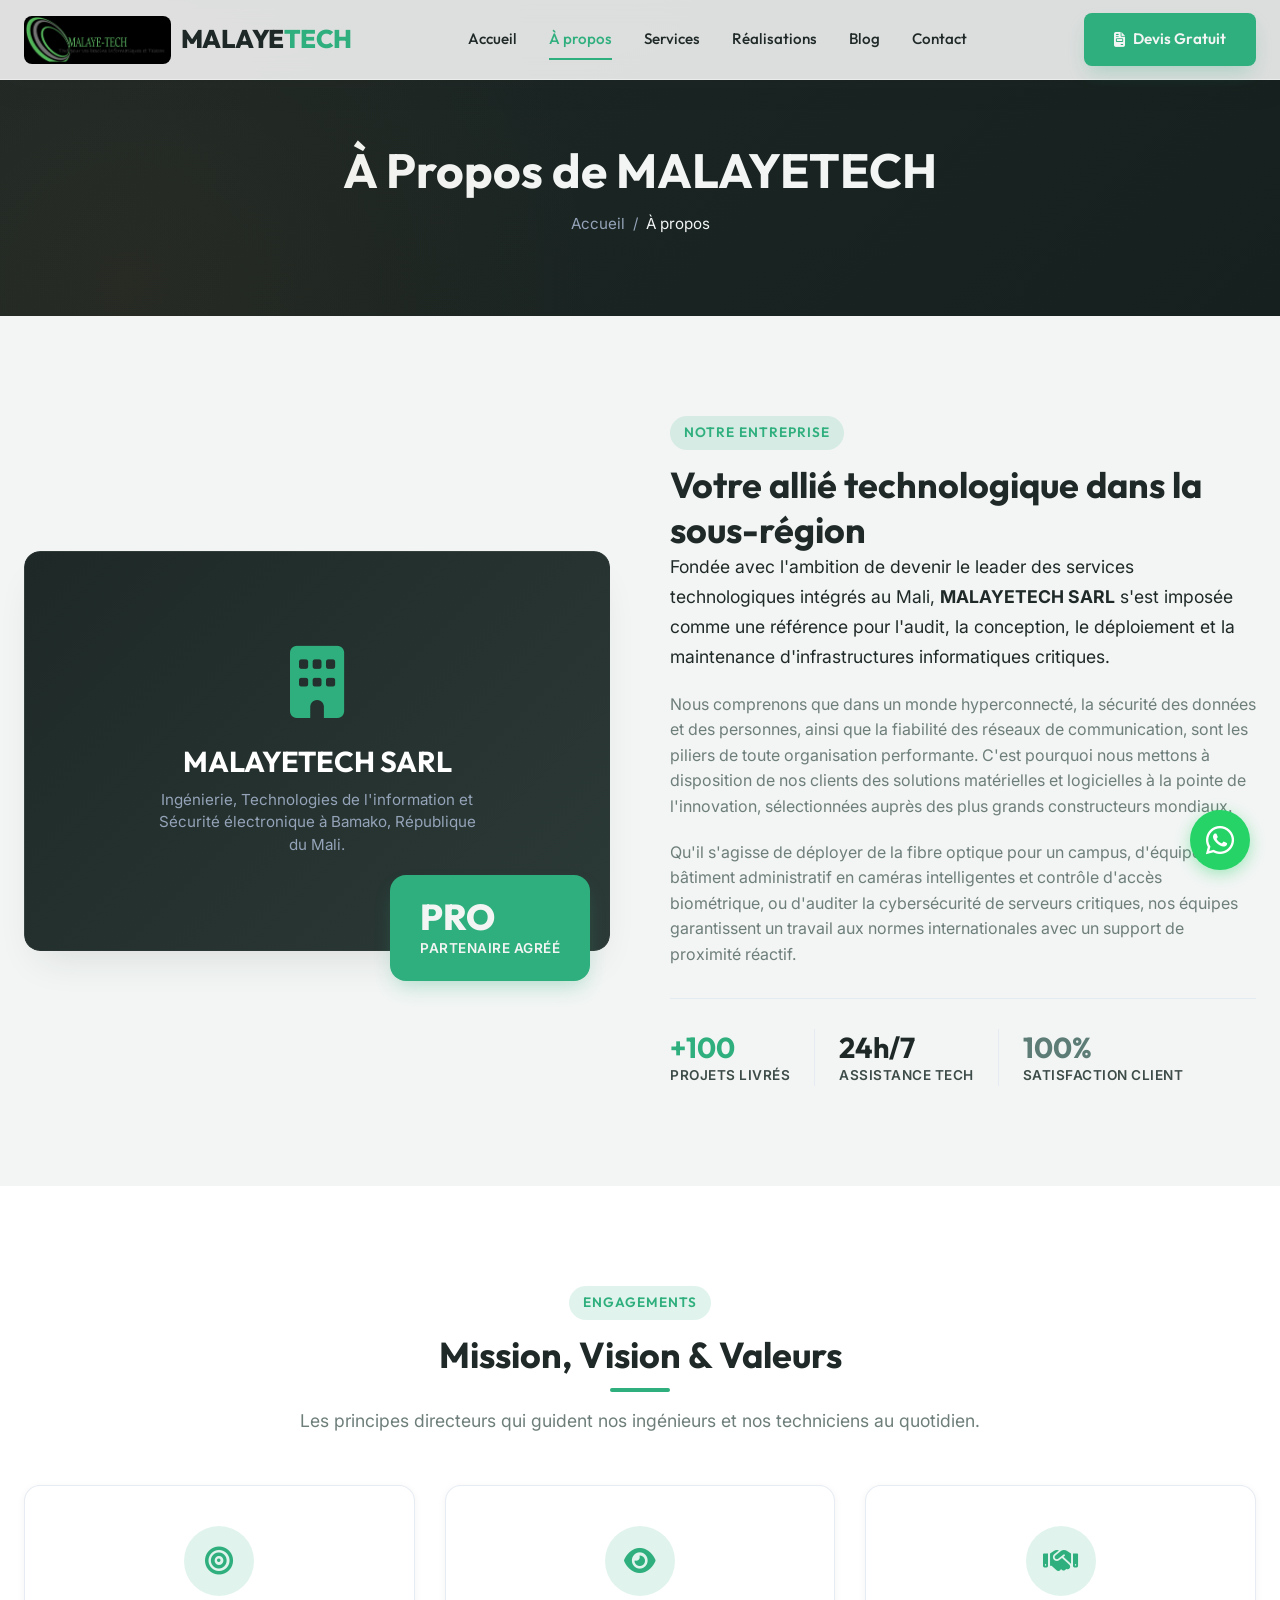
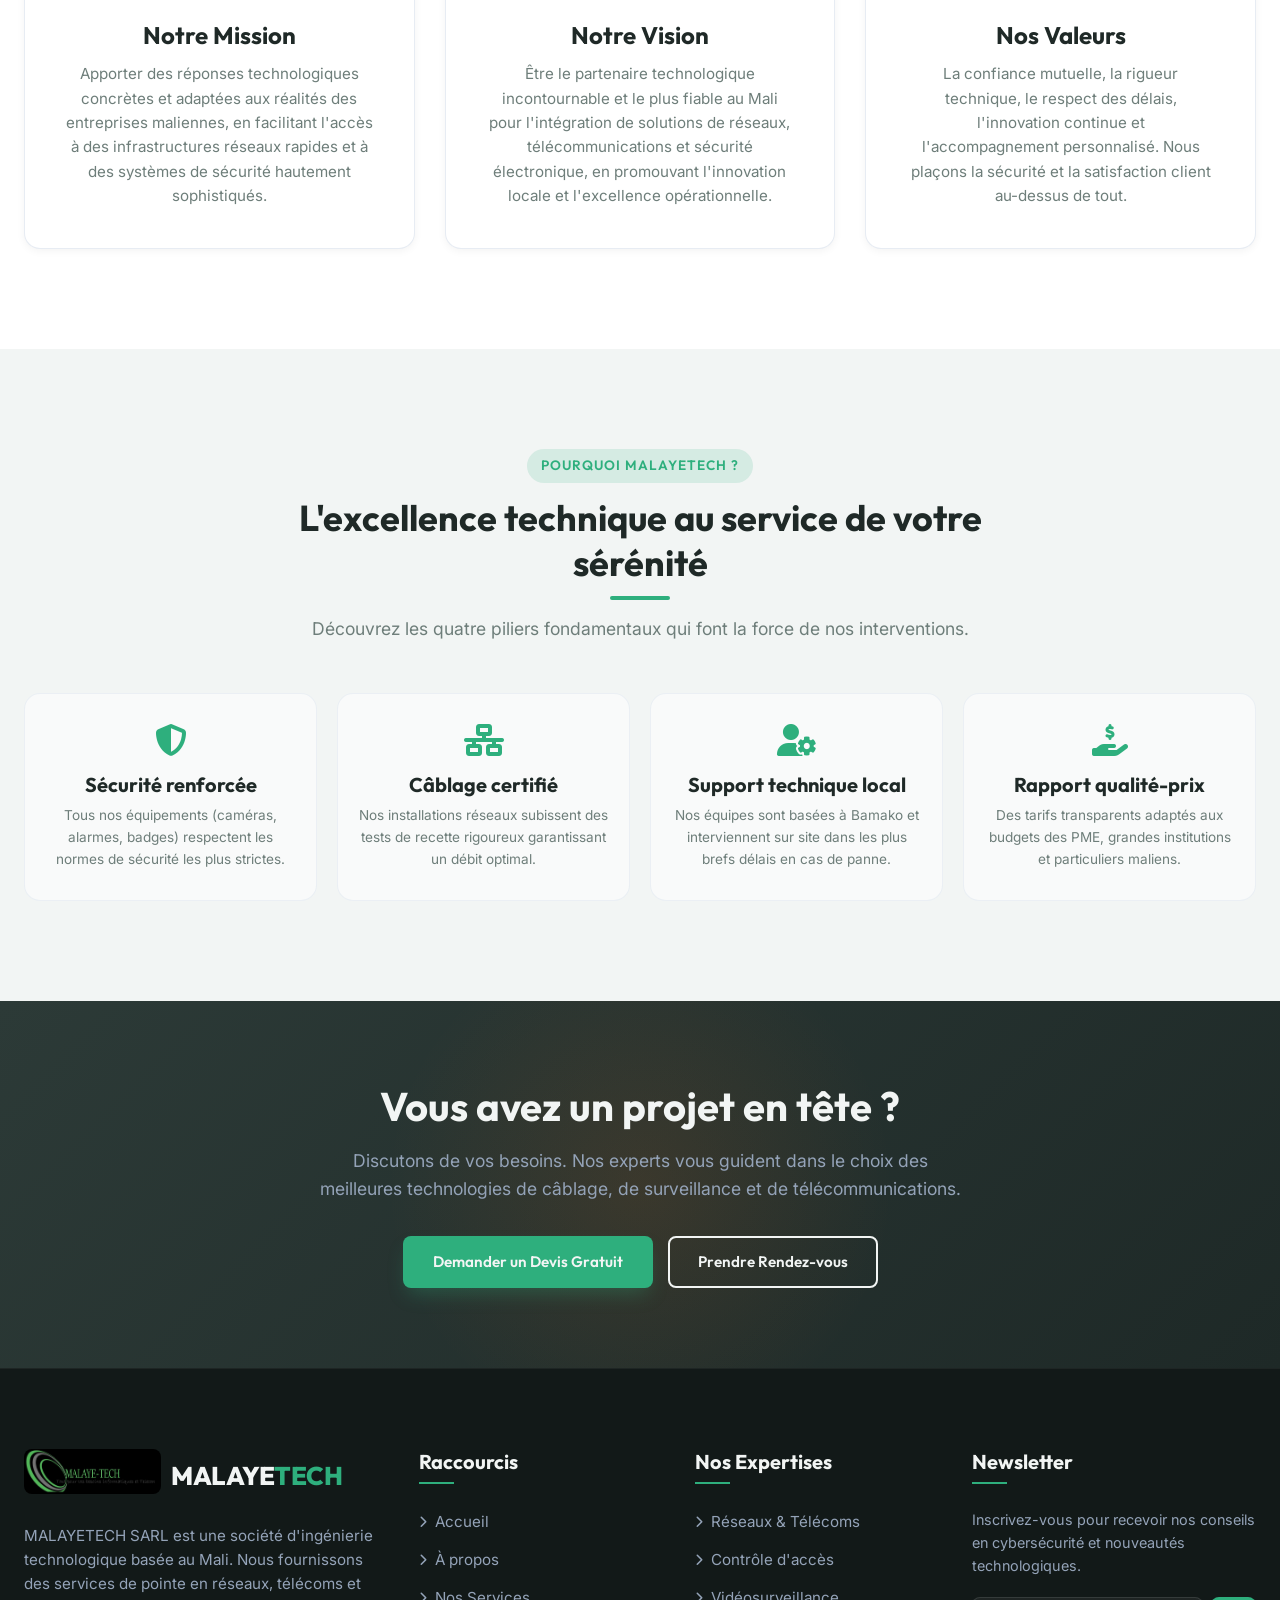
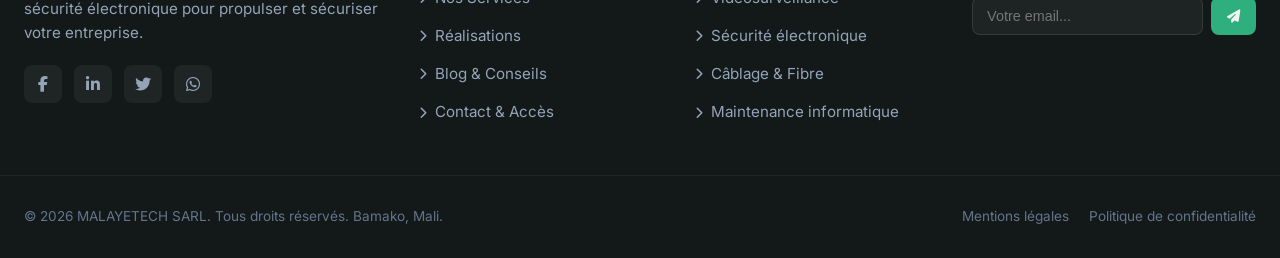
==== commit 1a5d8669: "mise_a_jour" ====
--- a/a-propos.html
+++ b/a-propos.html
@@ -24,9 +24,7 @@
         <div class="container nav-container">
             <!-- Logo -->
             <a href="index.html" class="logo" id="header-logo">
-                <div class="logo-icon">
-                    <i class="fas fa-server"></i>
-                </div>
+                <img src="logo.jpeg" alt="Logo MALAYETECH" style="height: 48px; border-radius: var(--border-radius-sm);">
                 <div class="logo-text">MALAYE<span class="logo-accent">TECH</span></div>
             </a>
             
@@ -224,7 +222,7 @@
         <div class="container footer-grid">
             <div class="footer-col">
                 <a href="index.html" class="logo" style="margin-bottom: 20px;">
-                    <div class="logo-icon"><i class="fas fa-server"></i></div>
+                    <img src="logo.jpeg" alt="Logo MALAYETECH" style="height: 45px; border-radius: var(--border-radius-sm); margin-bottom: 10px;">
                     <div class="logo-text" style="color: var(--text-light);">MALAYE<span class="logo-accent">TECH</span></div>
                 </a>
                 <p>MALAYETECH SARL est une société d'ingénierie technologique basée au Mali. Nous fournissons des services de pointe en réseaux, télécoms et sécurité électronique pour propulser et sécuriser votre entreprise.</p>
@@ -300,7 +298,7 @@
             </div>
         </div>
         <div class="popover-footer">
-            <a href="https://wa.me/22376543210?text=Bonjour%20MALAYETECH,%20je%20souhaite%20en%20savoir%20plus%20sur%20votre%20entreprise." target="_blank" rel="noopener noreferrer" class="popover-btn">
+            <a href="https://wa.me/22390092999?text=Bonjour%20MALAYETECH,%20je%20souhaite%20en%20savoir%20plus%20sur%20votre%20entreprise." target="_blank" rel="noopener noreferrer" class="popover-btn">
                 <i class="fab fa-whatsapp"></i> Démarrer la discussion
             </a>
         </div>
@@ -329,7 +327,7 @@
                     <div class="form-grid">
                         <div class="form-group">
                             <label for="devis-phone">Téléphone *</label>
-                            <input type="tel" id="devis-phone" placeholder="Ex: +223 76 54 32 10" required>
+                            <input type="tel" id="devis-phone" placeholder="Ex: +223 90 09 29 99" required>
                         </div>
                         <div class="form-group">
                             <label for="devis-service">Service Principal *</label>
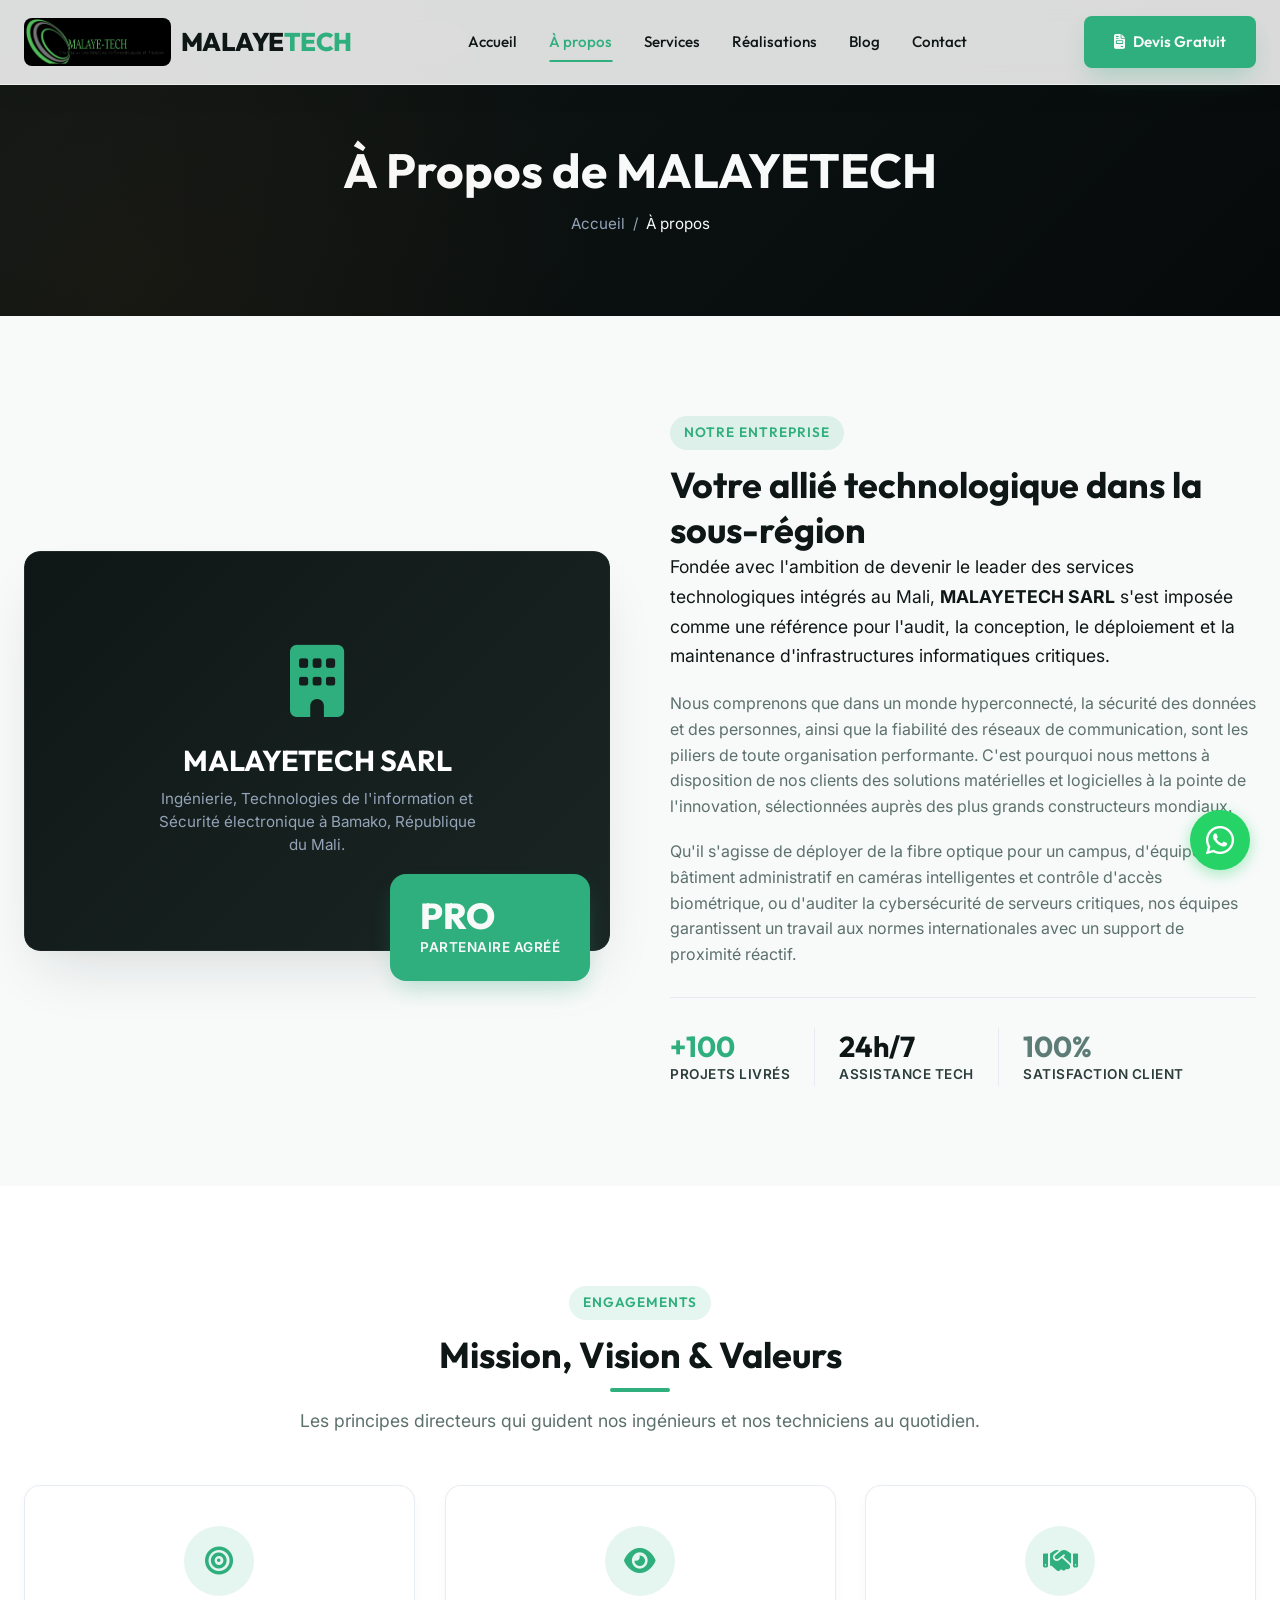
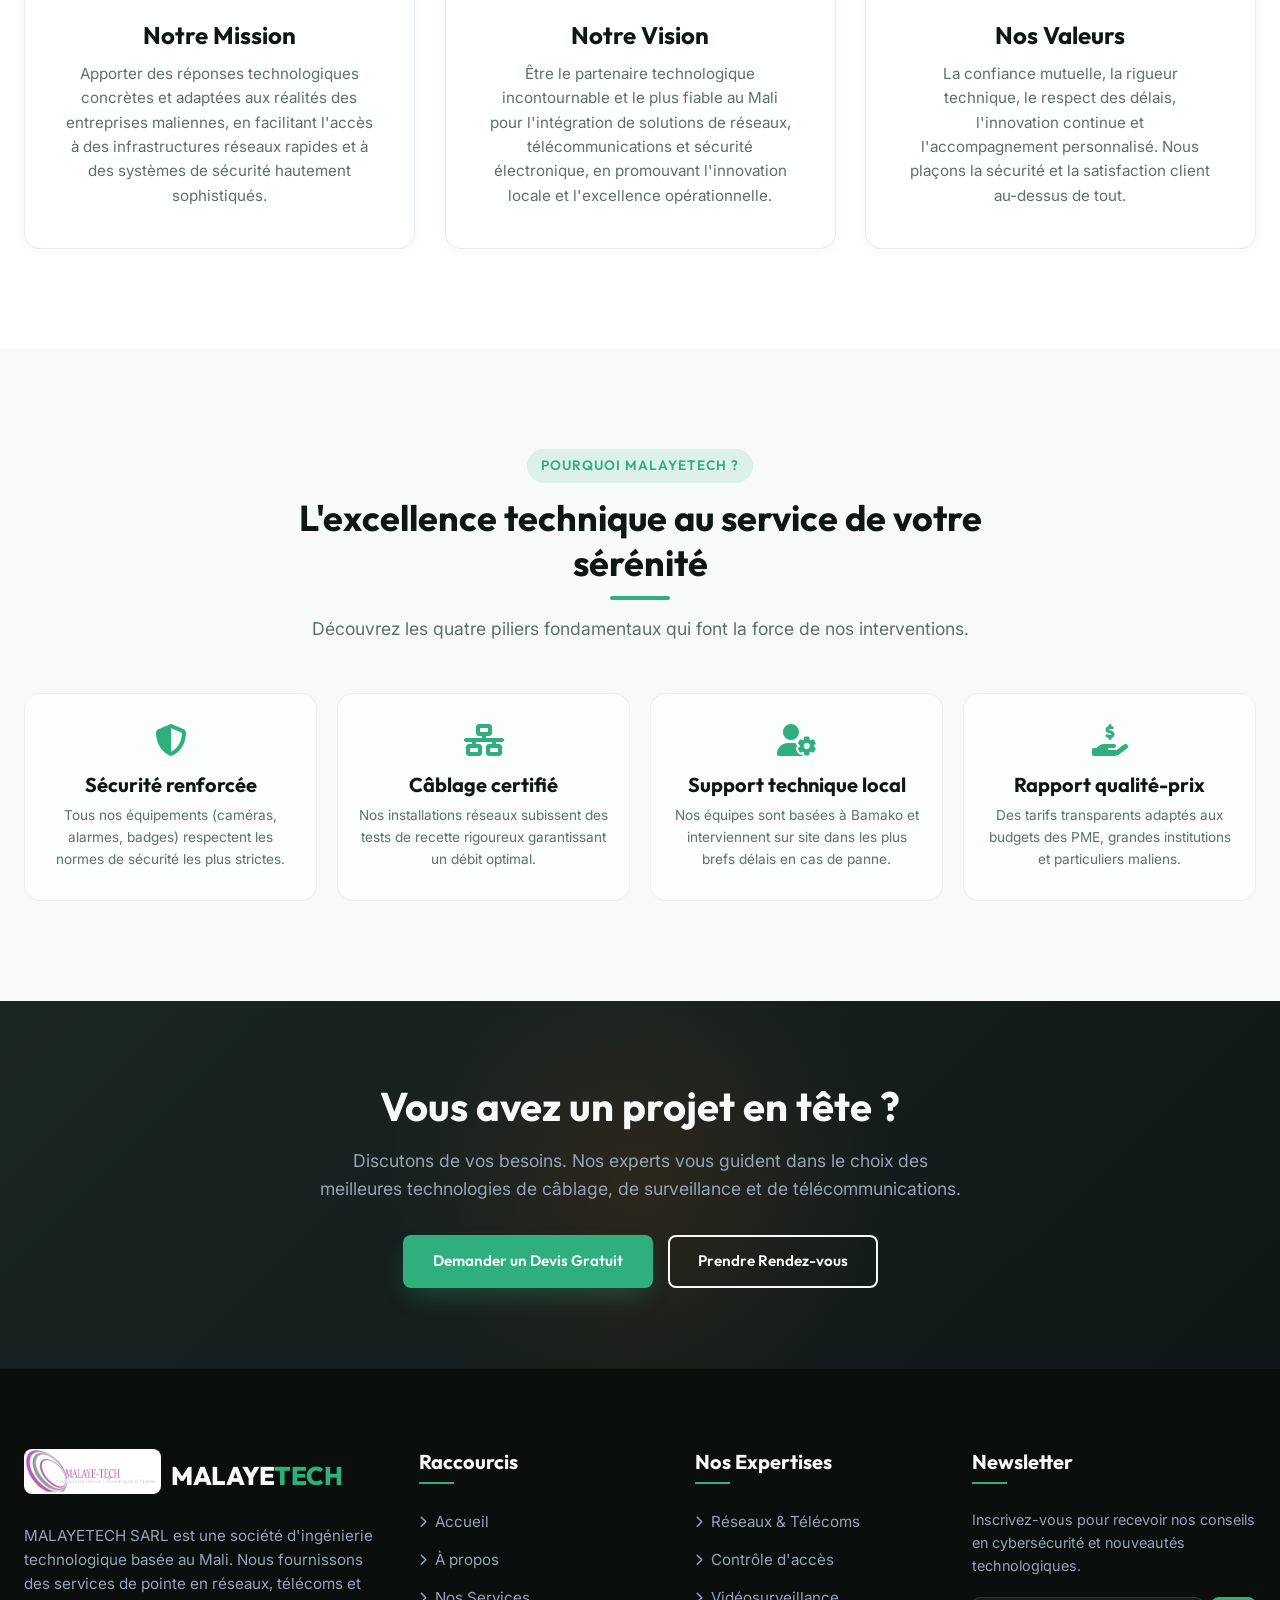
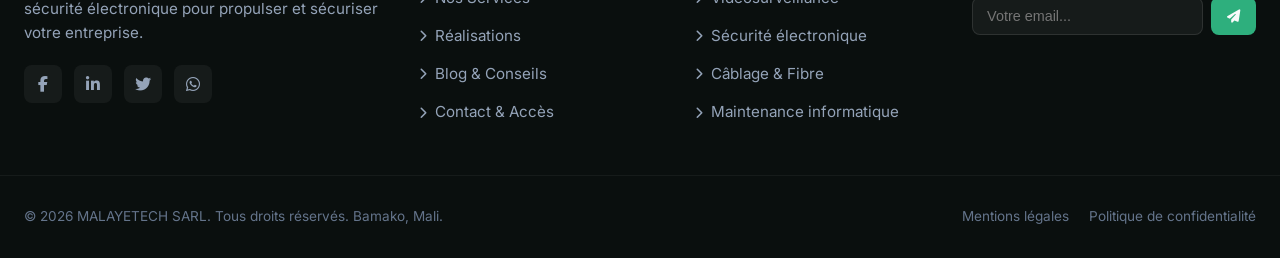
==== commit 9bbf3ce3: "modification" ====
--- a/a-propos.html
+++ b/a-propos.html
@@ -71,7 +71,7 @@
          ========================================== -->
     <section class="presentation-detailed-section">
         <div class="container presentation-grid">
-            <div class="presentation-images">
+            <div class="presentation-images reveal reveal-left">
                 <div class="img-box">
                     <div style="background: linear-gradient(135deg, var(--primary) 0%, var(--primary-light) 100%); padding: 60px 40px; border-radius: var(--border-radius-md); text-align: center; color: white; border: 1px solid rgba(255,255,255,0.05); min-height: 400px; display: flex; flex-direction: column; justify-content: center; align-items: center;">
                         <i class="fas fa-building" style="font-size: 4.5rem; color: var(--accent); margin-bottom: 25px;"></i>
@@ -85,7 +85,7 @@
                 </div>
             </div>
             
-            <div class="presentation-details">
+            <div class="presentation-details reveal reveal-right">
                 <span class="badge">Notre Entreprise</span>
                 <h2>Votre allié technologique dans la sous-région</h2>
                 <p style="margin-bottom: 20px; font-size: 1.1rem; line-height: 1.7; color: var(--text-primary);">
@@ -99,15 +99,15 @@
                 </p>
                 
                 <div style="display: flex; gap: 24px; border-top: 1px solid rgba(226, 232, 240, 0.8); padding-top: 30px;">
-                    <div>
+                    <div class="reveal reveal-up delay-100">
                         <h4 style="font-size: 1.8rem; color: var(--accent);">+100</h4>
                         <p style="font-size: 0.85rem; text-transform: uppercase; font-weight: 600; letter-spacing: 0.5px;">Projets Livrés</p>
                     </div>
-                    <div style="border-left: 1px solid rgba(226, 232, 240, 0.8); padding-left: 24px;">
+                    <div style="border-left: 1px solid rgba(226, 232, 240, 0.8); padding-left: 24px;" class="reveal reveal-up delay-200">
                         <h4 style="font-size: 1.8rem; color: var(--primary);">24h/7</h4>
                         <p style="font-size: 0.85rem; text-transform: uppercase; font-weight: 600; letter-spacing: 0.5px;">Assistance Tech</p>
                     </div>
-                    <div style="border-left: 1px solid rgba(226, 232, 240, 0.8); padding-left: 24px;">
+                    <div style="border-left: 1px solid rgba(226, 232, 240, 0.8); padding-left: 24px;" class="reveal reveal-up delay-300">
                         <h4 style="font-size: 1.8rem; color: var(--secondary);">100%</h4>
                         <p style="font-size: 0.85rem; text-transform: uppercase; font-weight: 600; letter-spacing: 0.5px;">Satisfaction client</p>
                     </div>
@@ -121,7 +121,7 @@
          ========================================== -->
     <section class="mission-section section-bg-alt">
         <div class="container">
-            <div class="section-header">
+            <div class="section-header reveal reveal-up">
                 <span class="badge">Engagements</span>
                 <h2>Mission, Vision & Valeurs</h2>
                 <p>Les principes directeurs qui guident nos ingénieurs et nos techniciens au quotidien.</p>
@@ -129,7 +129,7 @@
             
             <div class="about-mission-section">
                 <!-- Mission -->
-                <div class="mission-card">
+                <div class="mission-card reveal reveal-up delay-100">
                     <div class="mission-icon">
                         <i class="fas fa-bullseye"></i>
                     </div>
@@ -138,7 +138,7 @@
                 </div>
                 
                 <!-- Vision -->
-                <div class="mission-card">
+                <div class="mission-card reveal reveal-up delay-200">
                     <div class="mission-icon">
                         <i class="fas fa-eye"></i>
                     </div>
@@ -147,7 +147,7 @@
                 </div>
                 
                 <!-- Valeurs -->
-                <div class="mission-card">
+                <div class="mission-card reveal reveal-up delay-300">
                     <div class="mission-icon">
                         <i class="fas fa-handshake"></i>
                     </div>
@@ -163,7 +163,7 @@
          ========================================== -->
     <section class="choose-us-section">
         <div class="container">
-            <div class="section-header">
+            <div class="section-header reveal reveal-up">
                 <span class="badge">Pourquoi MALAYETECH ?</span>
                 <h2>L'excellence technique au service de votre sérénité</h2>
                 <p>Découvrez les quatre piliers fondamentaux qui font la force de nos interventions.</p>
@@ -171,28 +171,28 @@
             
             <div class="values-grid">
                 <!-- Item 1 -->
-                <div class="value-item">
+                <div class="value-item reveal reveal-scale delay-100">
                     <i class="fas fa-shield-halved"></i>
                     <h4>Sécurité renforcée</h4>
                     <p>Tous nos équipements (caméras, alarmes, badges) respectent les normes de sécurité les plus strictes.</p>
                 </div>
                 
                 <!-- Item 2 -->
-                <div class="value-item">
+                <div class="value-item reveal reveal-scale delay-200">
                     <i class="fas fa-network-wired"></i>
                     <h4>Câblage certifié</h4>
                     <p>Nos installations réseaux subissent des tests de recette rigoureux garantissant un débit optimal.</p>
                 </div>
                 
                 <!-- Item 3 -->
-                <div class="value-item">
+                <div class="value-item reveal reveal-scale delay-300">
                     <i class="fas fa-user-gear"></i>
                     <h4>Support technique local</h4>
                     <p>Nos équipes sont basées à Bamako et interviennent sur site dans les plus brefs délais en cas de panne.</p>
                 </div>
                 
                 <!-- Item 4 -->
-                <div class="value-item">
+                <div class="value-item reveal reveal-scale delay-400">
                     <i class="fas fa-hand-holding-dollar"></i>
                     <h4>Rapport qualité-prix</h4>
                     <p>Des tarifs transparents adaptés aux budgets des PME, grandes institutions et particuliers maliens.</p>
@@ -204,7 +204,7 @@
     <!-- ==========================================
          CTA AUDIT
          ========================================== -->
-    <section class="cta-section" style="background: linear-gradient(135deg, var(--primary-light) 0%, var(--primary) 100%);">
+    <section class="cta-section reveal reveal-scale" style="background: linear-gradient(135deg, var(--primary-light) 0%, var(--primary) 100%);">
         <div class="container cta-content">
             <h2>Vous avez un projet en tête ?</h2>
             <p>Discutons de vos besoins. Nos experts vous guident dans le choix des meilleures technologies de câblage, de surveillance et de télécommunications.</p>
--- a/css/style.css
+++ b/css/style.css
@@ -8,26 +8,27 @@
 /* --- CSS Variables & Design Tokens --- */
 :root {
     /* Color Palette */
-    --primary: #1E2927;          /* Dark Forest Grey (Vert-Gris) */
-    --primary-light: #2C3A37;    /* Medium Sage Grey */
-    --primary-accent: #435854;   /* Muted Green-Grey Accent */
+    --primary: #0F1716;          /* Deep slate charcoal (Ultra premium dark) */
+    --primary-light: #1A2624;    /* Medium charcoal */
+    --primary-accent: #263835;   /* Dark sage accent */
     --accent: #2EAF7D;           /* Vibrant Mint/Emerald Green (Accent) */
-    --accent-hover: #219663;     /* Darker Green for Hover */
-    --accent-glow: rgba(46, 175, 125, 0.15);
+    --accent-hover: #24E595;     /* Glowing light mint for hover */
+    --accent-glow: rgba(46, 175, 125, 0.12);
+    --accent-glow-strong: rgba(46, 175, 125, 0.35);
     --secondary: #5C7C75;        /* Sage Grey for Tech details */
     
     /* Backgrounds */
-    --bg-light: #F2F5F4;         /* Soft light green-grey background */
+    --bg-light: #F8FAFA;         /* Soft light slate background */
     --bg-white: #FFFFFF;
-    --bg-dark: #121918;          /* Ultra dark green-grey for dark sections */
-    --bg-gradient: linear-gradient(135deg, var(--primary) 0%, #16201E 100%);
-    --bg-orange-gradient: linear-gradient(135deg, var(--accent) 0%, #219663 100%);
+    --bg-dark: #0A0F0E;          /* Deep dark slate for premium dark sections */
+    --bg-gradient: linear-gradient(135deg, #0F1716 0%, #060A0A 100%);
+    --bg-orange-gradient: linear-gradient(135deg, var(--accent) 0%, #1E9E6B 100%);
     
     /* Text Colors */
-    --text-primary: #1F2927;     /* Dark Sage Slate */
-    --text-secondary: #3D4C48;   /* Slate Green-Grey */
-    --text-muted: #6E7E7A;       /* Muted Sage Grey */
-    --text-light: #F2F5F4;
+    --text-primary: #0F1716;     /* Dark Charcoal Slate */
+    --text-secondary: #2C3E3B;   /* Slate Charcoal */
+    --text-muted: #5C706C;       /* Muted Sage Slate */
+    --text-light: #F8FAFA;
     
     /* Typography */
     --font-heading: 'Outfit', sans-serif;
@@ -35,24 +36,25 @@
     
     /* Layout & Spacing */
     --max-width: 1280px;
-    --header-height: 80px;
+    --header-height: 85px;
     
     /* UI Elements */
     --border-radius-sm: 8px;
     --border-radius-md: 16px;
     --border-radius-lg: 24px;
     --transition: all 0.3s cubic-bezier(0.4, 0, 0.2, 1);
+    --transition-premium: all 0.6s cubic-bezier(0.16, 1, 0.3, 1);
     
     /* Shadows */
-    --shadow-sm: 0 2px 8px rgba(0, 0, 0, 0.05);
-    --shadow-md: 0 10px 25px -5px rgba(30, 41, 39, 0.08), 0 8px 16px -6px rgba(30, 41, 39, 0.04);
-    --shadow-lg: 0 20px 40px -15px rgba(30, 41, 39, 0.12);
-    --shadow-accent: 0 10px 20px -5px rgba(46, 175, 125, 0.3);
+    --shadow-sm: 0 4px 12px rgba(0, 0, 0, 0.03);
+    --shadow-md: 0 12px 30px -5px rgba(15, 23, 22, 0.06), 0 8px 16px -6px rgba(15, 23, 22, 0.03);
+    --shadow-lg: 0 30px 60px -15px rgba(15, 23, 22, 0.12), 0 10px 20px -10px rgba(46, 175, 125, 0.05);
+    --shadow-accent: 0 12px 24px -6px rgba(46, 175, 125, 0.3);
     
     /* Glassmorphism */
     --glass-bg: rgba(255, 255, 255, 0.85);
-    --glass-border: rgba(255, 255, 255, 0.4);
-    --glass-shadow: 0 8px 32px 0 rgba(30, 41, 39, 0.05);
+    --glass-border: rgba(255, 255, 255, 0.5);
+    --glass-shadow: 0 8px 32px 0 rgba(15, 23, 22, 0.04);
 }
 
 /* --- Base & Reset Styles --- */
@@ -277,6 +279,22 @@
     font-size: 1.6rem;
 }
 
+.logo img {
+    mix-blend-mode: multiply;
+    transition: var(--transition-premium);
+    filter: contrast(1.05) brightness(1.02);
+}
+
+header.site-header.scrolled .logo img {
+    filter: brightness(0.95) invert(1);
+    mix-blend-mode: screen;
+}
+
+.site-footer .logo img {
+    filter: brightness(0.95) invert(1);
+    mix-blend-mode: screen;
+}
+
 .logo-icon {
     width: 38px;
     height: 38px;
@@ -335,11 +353,12 @@
     content: '';
     position: absolute;
     bottom: 0;
-    left: 0;
+    left: 50%;
     width: 0;
     height: 2px;
     background-color: var(--accent);
-    transition: var(--transition);
+    transition: var(--transition-premium);
+    transform: translateX(-50%);
 }
 
 .nav-link:hover::after,
@@ -669,58 +688,87 @@
     border-radius: var(--border-radius-md);
     padding: 40px;
     box-shadow: var(--shadow-sm);
-    border: 1px solid rgba(226, 232, 240, 0.8);
-    transition: var(--transition);
+    border: 1px solid rgba(226, 232, 240, 0.7);
+    transition: var(--transition-premium);
     position: relative;
     overflow: hidden;
     display: flex;
     flex-direction: column;
     height: 100%;
+    z-index: 1;
 }
 
 .service-card::before {
     content: '';
     position: absolute;
-    top: 0;
+    bottom: 0;
     left: 0;
-    width: 4px;
-    height: 100%;
-    background-color: transparent;
-    transition: var(--transition);
+    width: 0;
+    height: 3px;
+    background: linear-gradient(90deg, var(--accent) 0%, var(--accent-hover) 100%);
+    transition: var(--transition-premium);
+    z-index: 2;
 }
 
 .service-card:hover {
-    transform: translateY(-8px);
-    box-shadow: var(--shadow-lg);
-    border-color: transparent;
+    transform: translateY(-10px) scale(1.01);
+    box-shadow: var(--shadow-lg), 0 15px 30px var(--accent-glow);
+    border-color: rgba(46, 175, 125, 0.25);
 }
 
 .service-card:hover::before {
-    background-color: var(--accent);
+    width: 100%;
 }
 
 .service-icon {
-    width: 60px;
-    height: 60px;
+    width: 65px;
+    height: 65px;
     background-color: var(--bg-light);
     color: var(--primary);
-    border-radius: 12px;
+    border-radius: 14px;
     display: flex;
     align-items: center;
     justify-content: center;
-    font-size: 1.5rem;
+    font-size: 1.6rem;
     margin-bottom: 24px;
-    transition: var(--transition);
+    transition: var(--transition-premium);
+    position: relative;
+    box-shadow: inset 0 0 0 1px rgba(0, 0, 0, 0.05);
+}
+
+.service-icon::before {
+    content: '';
+    position: absolute;
+    top: -4px;
+    left: -4px;
+    right: -4px;
+    bottom: -4px;
+    border-radius: 18px;
+    border: 2px solid var(--accent);
+    opacity: 0;
+    transform: scale(0.85);
+    transition: var(--transition-premium);
 }
 
 .service-card:hover .service-icon {
     background-color: var(--accent);
     color: var(--text-light);
     box-shadow: var(--shadow-accent);
+    transform: rotate(5deg) scale(1.05);
+}
+
+.service-card:hover .service-icon::before {
+    opacity: 1;
+    transform: scale(1);
 }
 
 .service-card h3 {
     margin-bottom: 12px;
+    transition: var(--transition-premium);
+}
+
+.service-card:hover h3 {
+    color: var(--accent);
 }
 
 .service-card p {
@@ -738,11 +786,12 @@
     align-items: center;
     gap: 8px;
     margin-top: auto;
+    transition: var(--transition-premium);
 }
 
 .service-link i {
     font-size: 0.8rem;
-    transition: var(--transition);
+    transition: var(--transition-premium);
 }
 
 .service-card:hover .service-link {
@@ -750,7 +799,7 @@
 }
 
 .service-card:hover .service-link i {
-    transform: translateX(4px);
+    transform: translateX(6px);
 }
 
 /* --- Realisations / Portfolio Section --- */
@@ -1922,3 +1971,126 @@
         padding: 30px 20px;
     }
 }
+
+/* --- Scroll Reveal System (Intersection Observer) --- */
+.reveal {
+    opacity: 0;
+    transition: opacity 1.0s cubic-bezier(0.16, 1, 0.3, 1), transform 1.0s cubic-bezier(0.16, 1, 0.3, 1);
+    will-change: opacity, transform;
+}
+
+.reveal-up {
+    transform: translateY(45px);
+}
+
+.reveal-down {
+    transform: translateY(-45px);
+}
+
+.reveal-left {
+    transform: translateX(-45px);
+}
+
+.reveal-right {
+    transform: translateX(45px);
+}
+
+.reveal-scale {
+    transform: scale(0.94);
+}
+
+.reveal-visible {
+    opacity: 1;
+    transform: translate(0) scale(1) !important;
+}
+
+/* Staggered Delay Utility Classes */
+.delay-100 { transition-delay: 100ms; }
+.delay-200 { transition-delay: 200ms; }
+.delay-300 { transition-delay: 300ms; }
+.delay-400 { transition-delay: 400ms; }
+.delay-500 { transition-delay: 500ms; }
+.delay-600 { transition-delay: 600ms; }
+.delay-700 { transition-delay: 700ms; }
+.delay-800 { transition-delay: 800ms; }
+.delay-900 { transition-delay: 900ms; }
+.delay-1000 { transition-delay: 1000ms; }
+
+/* --- Sticky Header Reading Scroll Progress Bar --- */
+.scroll-progress-bar {
+    position: absolute;
+    bottom: 0;
+    left: 0;
+    width: 0%;
+    height: 3px;
+    background: linear-gradient(90deg, var(--accent) 0%, var(--accent-hover) 100%);
+    box-shadow: 0 1px 8px var(--accent-glow-strong);
+    transition: width 0.1s ease-out;
+    z-index: 1001;
+}
+
+/* --- Premium Hover Effects (Buttons & Links) --- */
+.btn {
+    position: relative;
+    overflow: hidden;
+    z-index: 1;
+}
+
+.btn::after {
+    content: '';
+    position: absolute;
+    top: 0;
+    left: -100%;
+    width: 100%;
+    height: 100%;
+    background: linear-gradient(90deg, transparent, rgba(255, 255, 255, 0.2), transparent);
+    transition: 0.5s;
+    z-index: -1;
+}
+
+.btn:hover::after {
+    left: 100%;
+}
+
+.btn i {
+    transition: var(--transition-premium);
+}
+
+.btn:hover i {
+    transform: translateX(4px);
+}
+
+/* Portfolio & Blog Image reflection sweep */
+.portfolio-img::after,
+.blog-img::after {
+    content: '';
+    position: absolute;
+    top: 0;
+    left: -150%;
+    width: 100%;
+    height: 100%;
+    background: linear-gradient(90deg, transparent, rgba(255, 255, 255, 0.15), transparent);
+    transform: skewX(-25deg);
+    transition: 0.75s;
+}
+
+.portfolio-item:hover .portfolio-img::after,
+.blog-card:hover .blog-img::after {
+    left: 150%;
+}
+
+/* Cards scaling & custom shadow overrides */
+.portfolio-item, .blog-card, .mission-card, .value-item {
+    transition: var(--transition-premium);
+}
+
+.portfolio-item:hover, .blog-card:hover, .mission-card:hover {
+    transform: translateY(-8px);
+    box-shadow: var(--shadow-lg);
+}
+
+.value-item:hover {
+    transform: translateY(-5px);
+    box-shadow: var(--shadow-md);
+    border-color: rgba(46, 175, 125, 0.2);
+}
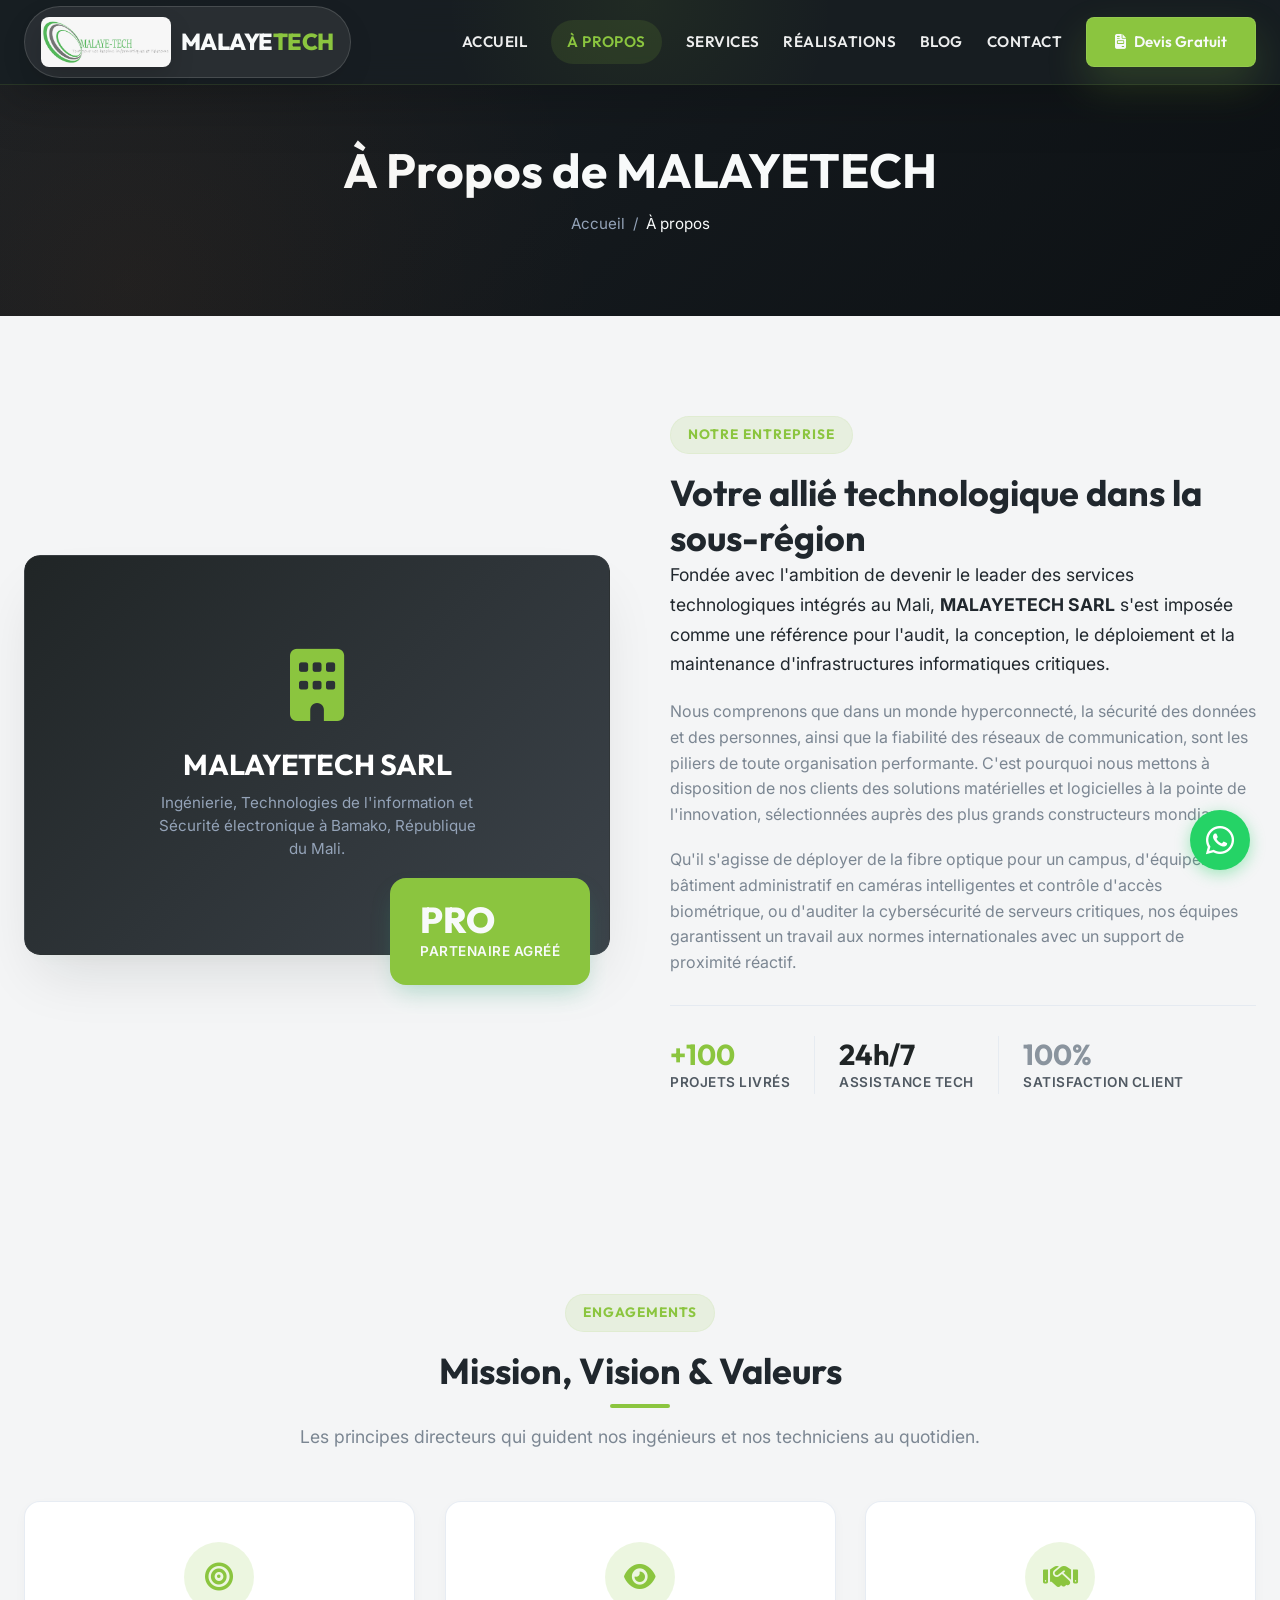
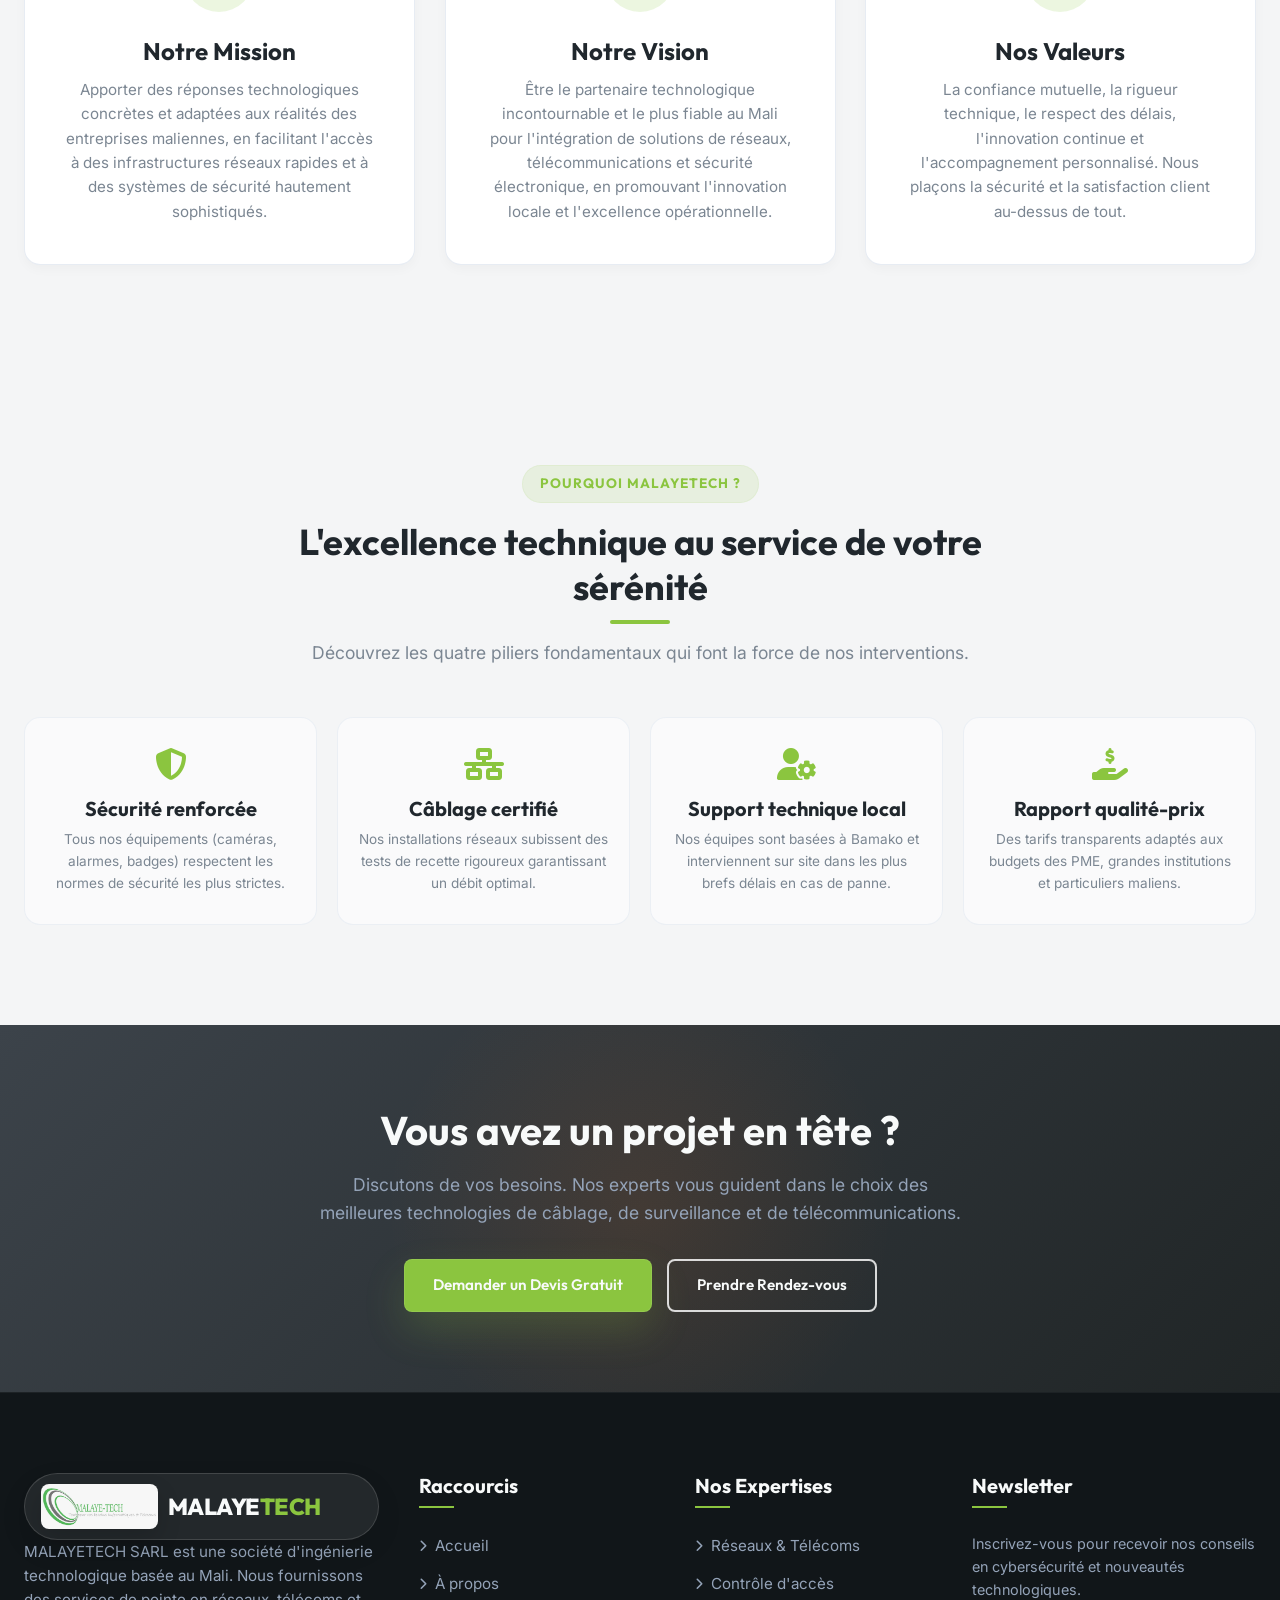
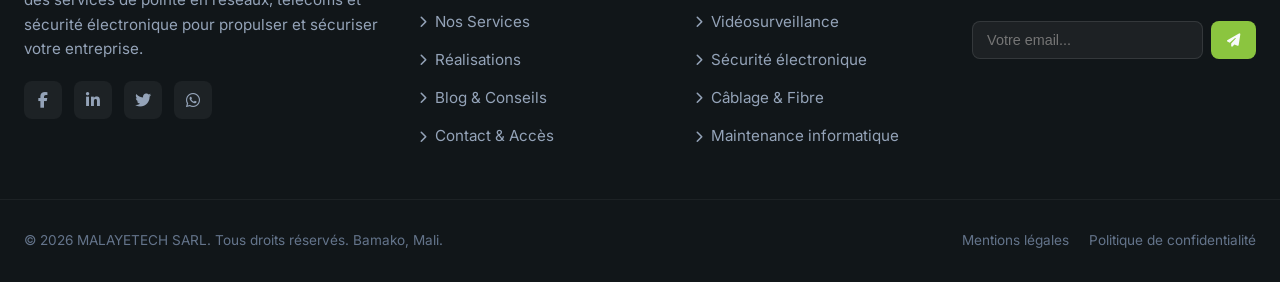
==== commit a2616961: "Modifications" ====
--- a/a-propos.html
+++ b/a-propos.html
@@ -24,7 +24,7 @@
         <div class="container nav-container">
             <!-- Logo -->
             <a href="index.html" class="logo" id="header-logo">
-                <img src="logo.jpeg" alt="Logo MALAYETECH" style="height: 48px; border-radius: var(--border-radius-sm);">
+                <img src="logo.jpeg" alt="Logo MALAYETECH" >
                 <div class="logo-text">MALAYE<span class="logo-accent">TECH</span></div>
             </a>
             
@@ -221,9 +221,9 @@
     <footer class="site-footer">
         <div class="container footer-grid">
             <div class="footer-col">
-                <a href="index.html" class="logo" style="margin-bottom: 20px;">
-                    <img src="logo.jpeg" alt="Logo MALAYETECH" style="height: 45px; border-radius: var(--border-radius-sm); margin-bottom: 10px;">
-                    <div class="logo-text" style="color: var(--text-light);">MALAYE<span class="logo-accent">TECH</span></div>
+                <a href="index.html" class="logo" >
+                    <img src="logo.jpeg" alt="Logo MALAYETECH" >
+                    <div class="logo-text" >MALAYE<span class="logo-accent">TECH</span></div>
                 </a>
                 <p>MALAYETECH SARL est une société d'ingénierie technologique basée au Mali. Nous fournissons des services de pointe en réseaux, télécoms et sécurité électronique pour propulser et sécuriser votre entreprise.</p>
                 <div class="footer-socials">
@@ -360,3 +360,6 @@
     <script src="js/main.js"></script>
 </body>
 </html>
+
+
+
--- a/css/style.css
+++ b/css/style.css
@@ -8,26 +8,29 @@
 /* --- CSS Variables & Design Tokens --- */
 :root {
     /* Color Palette */
-    --primary: #0F1716;          /* Deep slate charcoal (Ultra premium dark) */
-    --primary-light: #1A2624;    /* Medium charcoal */
-    --primary-accent: #263835;   /* Dark sage accent */
-    --accent: #2EAF7D;           /* Vibrant Mint/Emerald Green (Accent) */
-    --accent-hover: #24E595;     /* Glowing light mint for hover */
-    --accent-glow: rgba(46, 175, 125, 0.12);
-    --accent-glow-strong: rgba(46, 175, 125, 0.35);
-    --secondary: #5C7C75;        /* Sage Grey for Tech details */
+    --primary: #202526;          /* Gris foncé profond pour base élégante */
+    --primary-light: #3C434A;    /* Gris chaud pour surfaces et contrastes */
+    --primary-accent: #5F6A6E;   /* Gris bleuté pour une structure subtile */
+    --accent: #8BC53F;           /* Vert pomme vif */
+    --accent-hover: #B2DD5E;     /* Vert herbe clair */
+    --accent-glow: rgba(139, 197, 63, 0.16);
+    --accent-glow-strong: rgba(139, 197, 63, 0.32);
+    --secondary: #8A949E;        /* Gris clair pour détails textuels */
     
     /* Backgrounds */
-    --bg-light: #F8FAFA;         /* Soft light slate background */
+    --bg-light: #F4F5F6;         /* Gris très clair pour zones neutres */
     --bg-white: #FFFFFF;
-    --bg-dark: #0A0F0E;          /* Deep dark slate for premium dark sections */
-    --bg-gradient: linear-gradient(135deg, #0F1716 0%, #060A0A 100%);
-    --bg-orange-gradient: linear-gradient(135deg, var(--accent) 0%, #1E9E6B 100%);
+    --bg-dark: #111619;          /* Gris anthracite pour sections premium */
+    --bg-gradient: linear-gradient(135deg, #1A2025 0%, #0D1114 100%);
+    --bg-logo-gradient: linear-gradient(135deg, rgba(139, 197, 63, 0.16), rgba(22, 35, 40, 0.94));
+    --hero-bg-image: url('https://images.unsplash.com/photo-1519389950473-47ba0277781c?auto=format&fit=crop&w=1600&q=80');
+    --hero-gradient-top: rgba(18, 24, 28, 0.88);
+    --hero-gradient-bottom: rgba(8, 12, 16, 0.96);
     
     /* Text Colors */
-    --text-primary: #0F1716;     /* Dark Charcoal Slate */
-    --text-secondary: #2C3E3B;   /* Slate Charcoal */
-    --text-muted: #5C706C;       /* Muted Sage Slate */
+    --text-primary: #20272D;     /* Gris très foncé */
+    --text-secondary: #505962;   /* Gris ardoise moyen */
+    --text-muted: #7B8692;       /* Gris clair pour les textes secondaires */
     --text-light: #F8FAFA;
     
     /* Typography */
@@ -126,13 +129,14 @@
 .btn-primary {
     background-color: var(--accent);
     color: var(--text-light);
-    box-shadow: var(--shadow-accent);
+    box-shadow: 0 18px 40px rgba(139, 197, 63, 0.18);
+    border: 1px solid rgba(255, 255, 255, 0.08);
 }
 
 .btn-primary:hover {
     background-color: var(--accent-hover);
     transform: translateY(-2px);
-    box-shadow: 0 12px 24px -5px rgba(33, 150, 99, 0.4);
+    box-shadow: 0 20px 48px rgba(139, 197, 63, 0.28);
 }
 
 .btn-secondary {
@@ -159,29 +163,31 @@
 
 .btn-white-outline {
     background-color: transparent;
-    border-color: var(--text-light);
+    border-color: rgba(248, 248, 248, 0.85);
     color: var(--text-light);
 }
 
 .btn-white-outline:hover {
-    background-color: var(--text-light);
-    color: var(--primary);
+    background-color: rgba(248, 248, 248, 0.12);
+    color: var(--text-light);
     transform: translateY(-2px);
+    border-color: rgba(248, 248, 248, 0.95);
 }
 
 /* Badges */
 .badge {
     display: inline-block;
-    padding: 6px 14px;
-    background-color: var(--accent-glow);
+    padding: 8px 18px;
+    background-color: rgba(139, 197, 63, 0.12);
     color: var(--accent);
     font-family: var(--font-heading);
     font-size: 0.85rem;
-    font-weight: 600;
-    border-radius: 50px;
+    font-weight: 700;
+    border-radius: 999px;
     text-transform: uppercase;
     letter-spacing: 1px;
-    margin-bottom: 12px;
+    margin-bottom: 16px;
+    box-shadow: inset 0 0 0 1px rgba(139, 197, 63, 0.08);
 }
 
 /* Section Header */
@@ -231,18 +237,31 @@
     left: 0;
     width: 100%;
     height: var(--header-height);
-    background-color: var(--glass-bg);
-    backdrop-filter: blur(12px);
-    -webkit-backdrop-filter: blur(12px);
-    border-bottom: 1px solid var(--glass-border);
-    box-shadow: var(--glass-shadow);
+    background: rgba(24, 30, 35, 0.94);
+    backdrop-filter: blur(16px);
+    -webkit-backdrop-filter: blur(16px);
+    border-bottom: 1px solid rgba(139, 197, 63, 0.14);
+    box-shadow: 0 20px 50px rgba(0, 0, 0, 0.18);
     z-index: 1000;
     transition: var(--transition);
 }
 
+header.site-header:hover {
+    transform: translateY(-1px);
+}
+
+header.site-header::after {
+    content: '';
+    position: absolute;
+    inset: 0;
+    background: radial-gradient(circle at top center, rgba(139, 197, 63, 0.08), transparent 30%);
+    pointer-events: none;
+    z-index: -1;
+}
+
 header.site-header.scrolled {
-    background-color: rgba(10, 25, 47, 0.95);
-    border-bottom: 1px solid rgba(255, 255, 255, 0.1);
+    background: rgba(17, 22, 27, 0.96);
+    border-bottom: 1px solid rgba(139, 197, 63, 0.22);
     height: 70px;
 }
 
@@ -267,6 +286,7 @@
     display: flex;
     align-items: center;
     justify-content: space-between;
+    gap: 24px;
     height: 100%;
 }
 
@@ -276,24 +296,44 @@
     gap: 10px;
     font-family: var(--font-heading);
     font-weight: 800;
-    font-size: 1.6rem;
+    font-size: 1.45rem;
+    color: var(--text-light);
+    transition: var(--transition);
+    padding: 10px 16px;
+    border-radius: 999px;
+    background: rgba(255, 255, 255, 0.08);
+    border: 1px solid rgba(255, 255, 255, 0.14);
+    box-shadow: 0 10px 28px rgba(0, 0, 0, 0.08);
+    position: relative;
+    z-index: 2;
+}
+
+.logo:hover {
+    transform: translateY(-1px);
+    background: rgba(255, 255, 255, 0.14);
 }
 
 .logo img {
-    mix-blend-mode: multiply;
+    height: 50px;
+    width: auto;
+    border-radius: var(--border-radius-sm);
+    box-shadow: 0 10px 24px rgba(0, 0, 0, 0.14);
     transition: var(--transition-premium);
-    filter: contrast(1.05) brightness(1.02);
-}
-
-header.site-header.scrolled .logo img {
-    filter: brightness(0.95) invert(1);
-    mix-blend-mode: screen;
-}
-
+}
+
+    .site-footer .logo img {
+        height: 45px;
+    }
+
+    .site-footer .logo-text {
+        color: var(--text-light);
+    }
+
+header.site-header.scrolled .logo img,
 .site-footer .logo img {
-    filter: brightness(0.95) invert(1);
-    mix-blend-mode: screen;
-}
+    filter: none;
+    mix-blend-mode: normal;
+} 
 
 .logo-icon {
     width: 38px;
@@ -325,9 +365,10 @@
 }
 
 .logo-text {
-    color: var(--primary);
+    color: var(--text-light);
     letter-spacing: -0.5px;
     transition: var(--transition);
+    text-transform: uppercase;
 }
 
 .logo-accent {
@@ -337,28 +378,42 @@
 .nav-menu {
     display: flex;
     align-items: center;
-    gap: 32px;
+    gap: 24px;
+    margin-left: auto;
+    white-space: nowrap;
+    overflow-x: auto;
+    flex-wrap: wrap;
+    justify-content: flex-end;
+    max-width: calc(100% - 260px);
+    position: relative;
+    z-index: 1000;
 }
 
 .nav-link {
-    color: var(--text-primary);
+    color: rgba(255, 255, 255, 0.92);
     font-family: var(--font-heading);
-    font-weight: 500;
+    font-weight: 600;
     font-size: 0.95rem;
-    position: relative;
-    padding: 8px 0;
+    text-transform: uppercase;
+    letter-spacing: 0.03em;
+    position: relative;
+    padding: 10px 0;
+    white-space: nowrap;
+    min-width: 0;
+    transition: color 0.25s ease, transform 0.25s ease;
 }
 
 .nav-link::after {
     content: '';
     position: absolute;
-    bottom: 0;
+    bottom: -3px;
     left: 50%;
     width: 0;
     height: 2px;
     background-color: var(--accent);
-    transition: var(--transition-premium);
+    transition: width 0.25s ease;
     transform: translateX(-50%);
+    border-radius: 99px;
 }
 
 .nav-link:hover::after,
@@ -366,9 +421,19 @@
     width: 100%;
 }
 
-.nav-link:hover,
+.nav-link:hover {
+    color: var(--accent-hover);
+    transform: translateY(-1px);
+}
+
 .nav-link.active {
     color: var(--accent);
+}
+
+.nav-menu .nav-link.active {
+    background: rgba(139, 197, 63, 0.12);
+    border-radius: 999px;
+    padding: 10px 16px;
 }
 
 .nav-cta {
@@ -378,11 +443,19 @@
 
 .mobile-toggle {
     display: none;
-    font-size: 1.5rem;
-    color: var(--primary);
-    background: none;
-    border: none;
+    font-size: 1.45rem;
+    color: var(--text-light);
+    background: rgba(255, 255, 255, 0.08);
+    border: 1px solid rgba(255, 255, 255, 0.1);
+    border-radius: 12px;
+    width: 48px;
+    height: 48px;
     cursor: pointer;
+    transition: var(--transition);
+}
+
+.mobile-toggle:hover {
+    background: rgba(255, 255, 255, 0.14);
 }
 
 /* Sections General */
@@ -392,7 +465,7 @@
 }
 
 .section-bg-alt {
-    background-color: var(--bg-white);
+    background-color: var(--bg-light);
 }
 
 .section-bg-dark {
@@ -412,13 +485,16 @@
 
 /* --- Hero Banner (Accueil) --- */
 .hero-section {
-    height: 100vh;
-    min-height: 700px;
-    display: flex;
-    align-items: center;
-    background: var(--bg-gradient);
-    color: var(--text-light);
-    padding-top: var(--header-height);
+    min-height: calc(100vh - var(--header-height));
+    display: flex;
+    align-items: center;
+    background-image: linear-gradient(180deg, var(--hero-gradient-top), var(--hero-gradient-bottom)), var(--hero-bg-image);
+    background-size: cover;
+    background-position: center center;
+    background-repeat: no-repeat;
+    background-attachment: scroll;
+    color: var(--text-light);
+    padding: calc(var(--header-height) + 20px) 0 60px;
     position: relative;
     overflow: hidden;
 }
@@ -426,12 +502,21 @@
 .hero-section::before {
     content: '';
     position: absolute;
-    top: 0;
-    left: 0;
-    width: 100%;
-    height: 100%;
-    background: radial-gradient(circle at 80% 20%, rgba(46, 175, 125, 0.08) 0%, transparent 50%);
+    inset: 0;
+    background: radial-gradient(circle at 18% 16%, rgba(139, 197, 63, 0.16), transparent 22%),
+                radial-gradient(circle at 85% 18%, rgba(139, 197, 63, 0.10), transparent 20%),
+                linear-gradient(180deg, rgba(10, 14, 18, 0.18), rgba(8, 11, 14, 0.72));
     z-index: 1;
+    pointer-events: none;
+}
+
+.hero-section::after {
+    content: '';
+    position: absolute;
+    inset: 0;
+    background: linear-gradient(180deg, rgba(10, 14, 18, 0.14), rgba(8, 10, 12, 0.84));
+    z-index: 1;
+    pointer-events: none;
 }
 
 .hero-grid {
@@ -448,11 +533,12 @@
 }
 
 .hero-title {
-    font-size: 3.5rem;
+    font-size: clamp(3rem, 5vw, 4.2rem);
     font-weight: 800;
-    margin-bottom: 20px;
-    line-height: 1.15;
-    color: var(--text-light);
+    margin-bottom: 24px;
+    line-height: 1.05;
+    color: var(--text-light);
+    max-width: 760px;
 }
 
 .hero-title span {
@@ -460,34 +546,189 @@
 }
 
 .hero-desc {
-    font-size: 1.2rem;
+    font-size: 1.15rem;
     margin-bottom: 40px;
-    color: #94A3B8;
-    max-width: 600px;
+    color: rgba(241, 245, 249, 0.9);
+    max-width: 620px;
 }
 
 .hero-buttons {
     display: flex;
+    flex-wrap: wrap;
     gap: 16px;
 }
 
+.hero-buttons .btn {
+    min-width: 195px;
+    position: relative;
+    overflow: hidden;
+}
+
+.hero-buttons .btn::before {
+    content: '';
+    position: absolute;
+    inset: 0;
+    background: radial-gradient(circle at top left, rgba(255, 255, 255, 0.12), transparent 45%);
+    opacity: 0;
+    transition: opacity 0.4s ease;
+    pointer-events: none;
+}
+
+.hero-buttons .btn:hover::before {
+    opacity: 1;
+}
+
 .hero-visual {
     position: relative;
     animation: fadeIn 1.5s ease-out;
 }
 
-/* Tech Graphic representation using CSS & SVGs */
-.tech-illustration {
+.hero-card {
+    background: rgba(16, 22, 29, 0.88);
+    border: 1px solid rgba(139, 197, 63, 0.12);
+    box-shadow: 0 32px 80px rgba(0, 0, 0, 0.24);
+    border-radius: var(--border-radius-lg);
+    padding: 32px;
+    min-height: 420px;
+    display: flex;
+    flex-direction: column;
+    justify-content: space-between;
+    overflow: hidden;
+    transition: transform 0.35s ease, box-shadow 0.35s ease;
+    will-change: transform, box-shadow;
+}
+
+.hero-card:hover {
+    transform: translateY(-6px);
+    box-shadow: 0 40px 95px rgba(0, 0, 0, 0.28);
+}
+
+.hero-card::before {
+    content: '';
+    position: absolute;
+    top: -45px;
+    right: -45px;
+    width: 180px;
+    height: 180px;
+    background: radial-gradient(circle, rgba(139, 197, 63, 0.16), transparent 55%);
+    pointer-events: none;
+}
+
+.hero-card-header {
+    display: flex;
+    align-items: center;
+    justify-content: space-between;
+    gap: 18px;
+    margin-bottom: 28px;
+}
+
+.hero-card-header span {
+    font-size: 0.95rem;
+    letter-spacing: 0.7px;
+    color: rgba(241, 245, 249, 0.9);
+}
+
+.hero-card-status {
+    padding: 10px 16px;
+    background: rgba(46, 175, 125, 0.14);
+    color: var(--accent);
+    border-radius: 999px;
+    font-weight: 700;
+}
+
+.hero-card-body {
+    display: grid;
+    gap: 24px;
+}
+
+.hero-card-title {
+    font-size: 1.35rem;
+    font-weight: 700;
+    color: var(--text-light);
+    line-height: 1.3;
+}
+
+.hero-card-info {
+    display: grid;
+    gap: 14px;
+}
+
+.hero-card-chip {
+    display: inline-flex;
+    align-items: center;
+    gap: 10px;
+    padding: 14px 18px;
+    background: rgba(255, 255, 255, 0.05);
+    color: rgba(226, 232, 240, 0.92);
+    border-radius: 14px;
+    font-weight: 500;
+    border: 1px solid rgba(255, 255, 255, 0.08);
+}
+
+.hero-card-chip i {
+    color: var(--accent);
+    min-width: 18px;
+    text-align: center;
+}
+
+.visual-graph {
+    position: relative;
+    min-height: 220px;
+    display: grid;
+    place-items: center;
+}
+
+.graph-line {
+    position: absolute;
     width: 100%;
-    max-width: 480px;
-    margin: 0 auto;
-    aspect-ratio: 1;
-    background: radial-gradient(circle, var(--primary-light) 0%, transparent 70%);
+    height: 2px;
+    background: rgba(255, 255, 255, 0.08);
+    border-radius: 999px;
+}
+
+.graph-line-1 {
+    top: 38%;
+    transform: rotate(-12deg);
+}
+
+.graph-line-2 {
+    bottom: 18%;
+    transform: rotate(14deg);
+}
+
+.graph-dot {
+    position: absolute;
+    width: 18px;
+    height: 18px;
     border-radius: 50%;
-    position: relative;
-    display: flex;
-    align-items: center;
-    justify-content: center;
+    background: rgba(46, 175, 125, 0.95);
+    box-shadow: 0 0 18px rgba(46, 175, 125, 0.35);
+}
+
+.graph-dot-1 { top: 18%; left: 22%; }
+.graph-dot-2 { top: 50%; right: 14%; }
+.graph-dot-3 { bottom: 22%; left: 34%; }
+
+.hero-card .visual-graph::before,
+.hero-card .visual-graph::after {
+    content: '';
+    position: absolute;
+    width: 120px;
+    height: 120px;
+    border-radius: 50%;
+    background: rgba(46, 175, 125, 0.08);
+}
+
+.hero-card .visual-graph::before { top: -28px; left: 16px; }
+.hero-card .visual-graph::after { bottom: -26px; right: 16px; }
+
+.hero-visual {
+    display: flex;
+    justify-content: flex-end;
+}
+
+.hero-card {
+    animation: float 6s ease-in-out infinite;
 }
 
 .tech-globe {
@@ -1878,50 +2119,70 @@
     header.site-header {
         height: 70px;
     }
-    
+
     .mobile-toggle {
         display: block;
     }
-    
+
     .nav-menu {
         position: fixed;
         top: 70px;
         left: -100%;
+        right: 0;
         width: 100%;
         height: calc(100vh - 70px);
-        background-color: var(--primary);
+        background: rgba(17, 22, 27, 0.98);
         flex-direction: column;
         align-items: center;
-        padding-top: 50px;
-        transition: var(--transition);
-        gap: 30px;
-    }
-    
+        justify-content: flex-start;
+        padding-top: 28px;
+        transition: left 0.3s ease;
+        gap: 22px;
+        border-top: 1px solid rgba(255, 255, 255, 0.08);
+        box-shadow: 0 24px 48px rgba(0, 0, 0, 0.22);
+        z-index: 999;
+    }
+
     .nav-menu.active {
         left: 0;
     }
-    
+
     .nav-link {
         color: var(--text-light);
-        font-size: 1.2rem;
-    }
-    
+        font-size: 1.05rem;
+        padding: 14px 24px;
+        width: 100%;
+        max-width: 340px;
+        text-align: center;
+    }
+
+    .nav-link:hover,
+    .nav-link.active {
+        background: rgba(139, 197, 63, 0.14);
+        border-radius: 999px;
+    }
+
     .nav-cta {
-        display: none; /* Can trigger modal via mobile menu if added */
-    }
-    
+        display: none;
+    }
+
     .hero-grid {
         grid-template-columns: 1fr;
         text-align: center;
     }
-    
+
     .hero-desc {
         margin-left: auto;
         margin-right: auto;
     }
-    
+
     .hero-buttons {
         justify-content: center;
+    }
+    
+    .hero-card {
+        max-width: 560px;
+        margin: 0 auto;
     }
     
     .tech-illustration {
@@ -2052,12 +2313,24 @@
     left: 100%;
 }
 
+.btn:hover {
+    transform: translateY(-1px);
+}
+
 .btn i {
     transition: var(--transition-premium);
 }
 
 .btn:hover i {
     transform: translateX(4px);
+}
+
+.btn-primary {
+    box-shadow: 0 18px 40px rgba(139, 197, 63, 0.2);
+}
+
+.btn-primary:hover {
+    box-shadow: 0 24px 56px rgba(139, 197, 63, 0.28);
 }
 
 /* Portfolio & Blog Image reflection sweep */
